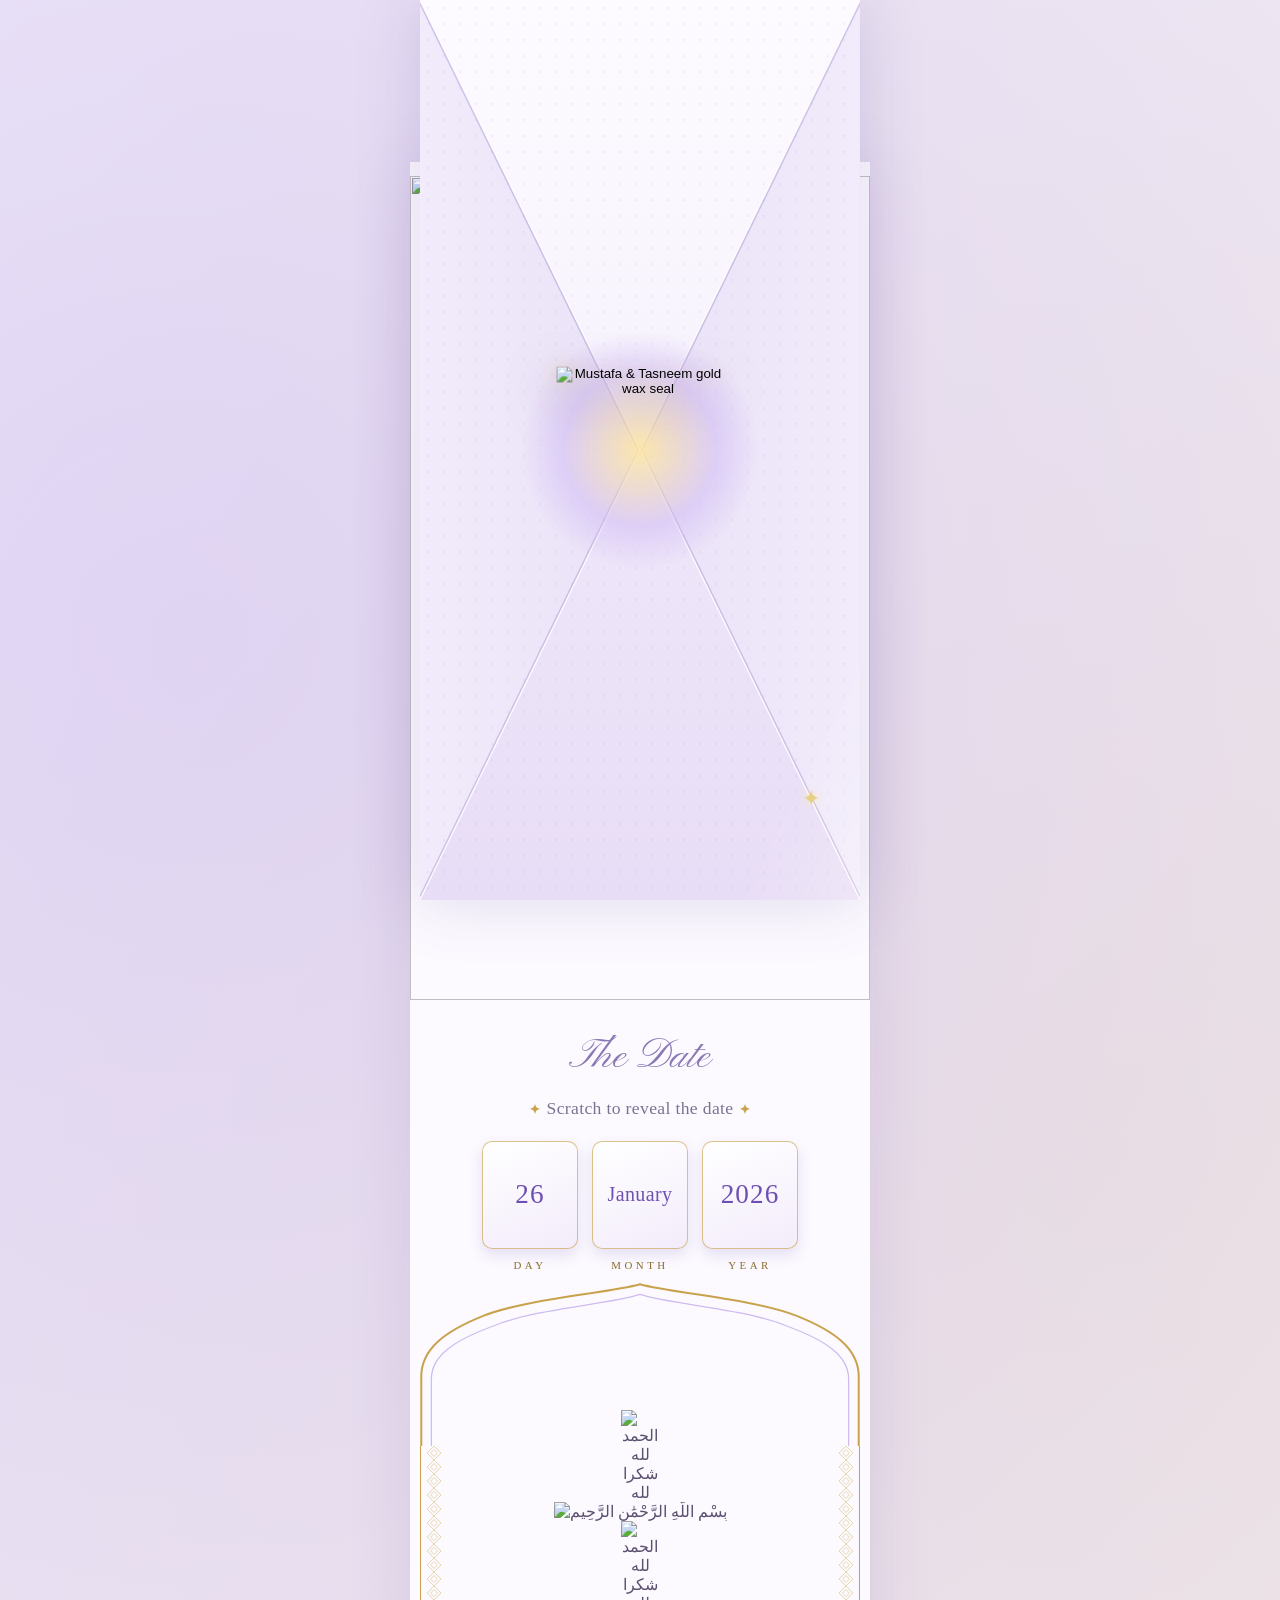
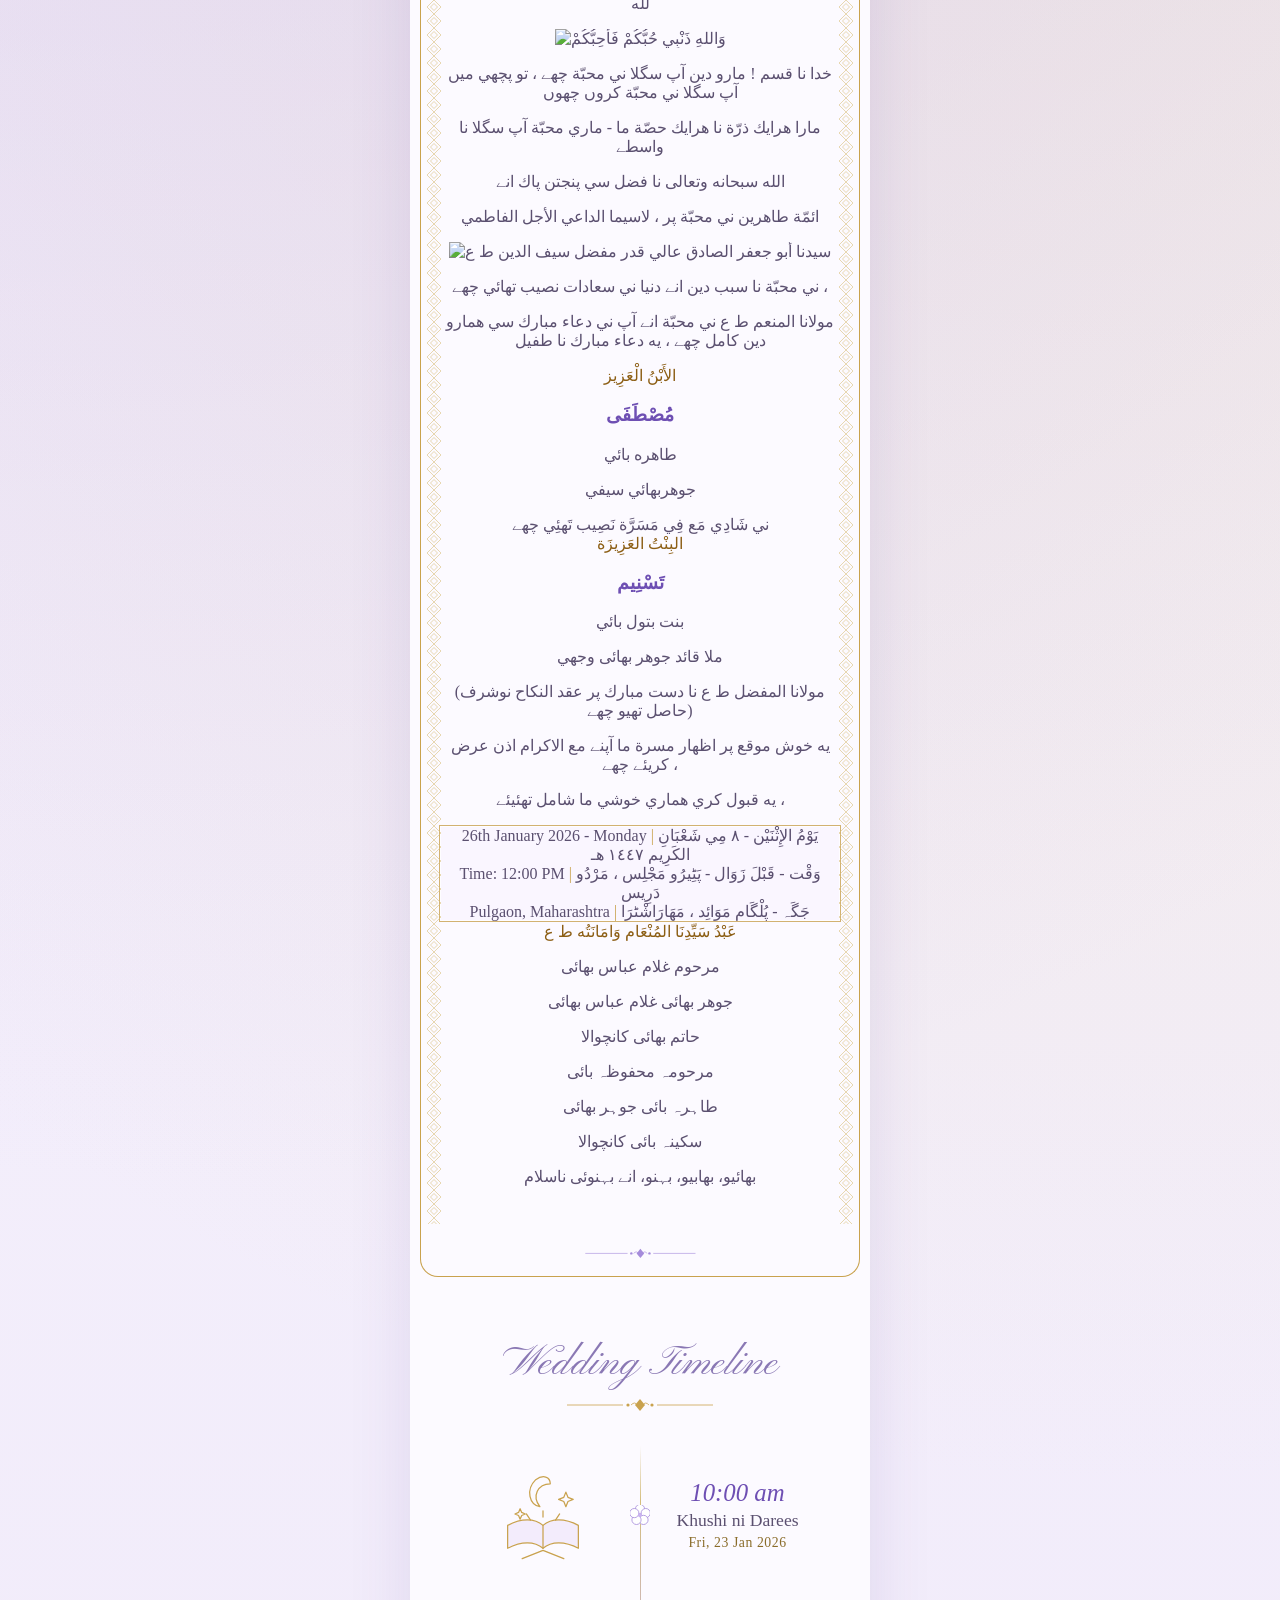
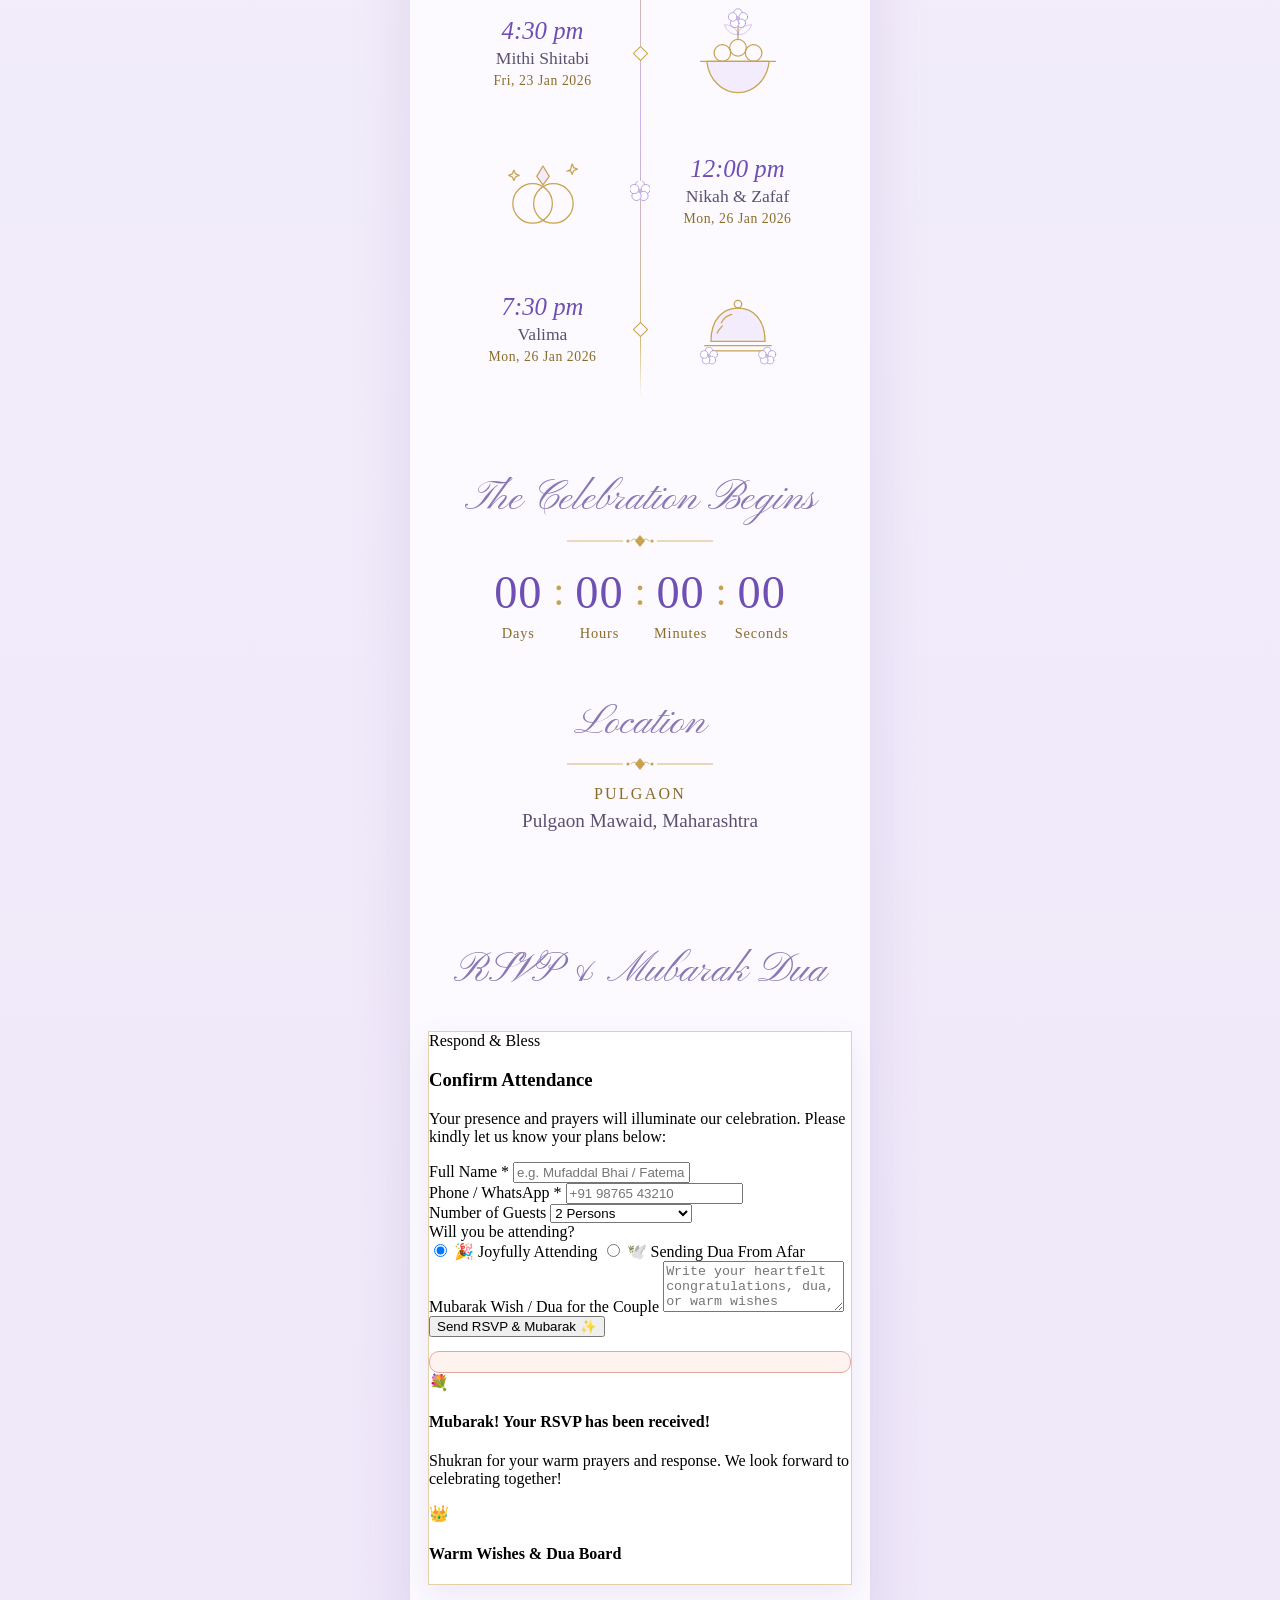
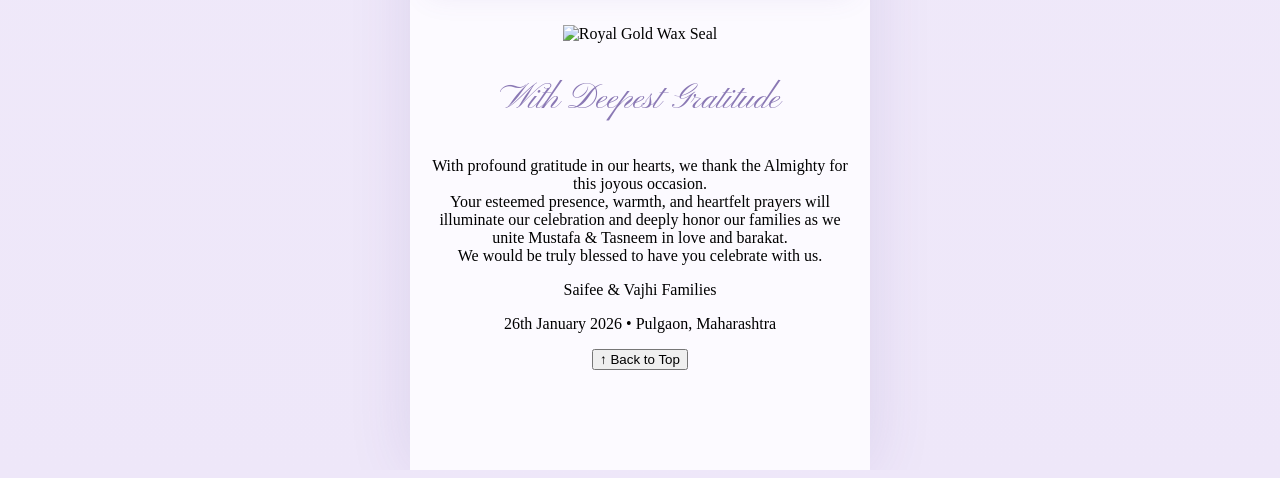
==== index.html @ be44bb85 "feat(lavender-gold): rebuild invitation to follow the reference video; connect RSVP to Google Sheet " ====
<!DOCTYPE html>
<html lang="en">
<head>
  <meta charset="UTF-8" />
  <meta name="viewport" content="width=device-width, initial-scale=1.0, maximum-scale=1.0, user-scalable=no" />
  <title>Mustafa &amp; Tasneem — Wedding Invitation</title>
  <meta name="description" content="Official Wedding Invitation of Mustafa &amp; Tasneem. An interactive Dawoodi Bohra storytelling wedding experience in royal lavender and gold." />
  
  <!-- Favicon & Fonts -->
  <link rel="preconnect" href="https://fonts.googleapis.com">
  <link rel="preconnect" href="https://fonts.gstatic.com" crossorigin>
  <link href="https://fonts.googleapis.com/css2?family=Amiri:ital,wght@0,400;0,700;1,400&family=Cinzel+Decorative:wght@400;700;900&family=Cormorant+Garamond:ital,wght@0,400;0,500;0,600;0,700;1,400;1,600&family=Great+Vibes&family=Pinyon+Script&family=Montserrat:wght@300;400;500;600;700&display=swap" rel="stylesheet">

  <link rel="stylesheet" href="styles.css" />
  <link rel="stylesheet" href="lavender.css" />
</head>
<body>
  <!-- Ambient Wedding Audio Player -->
  <audio id="bg-audio" loop preload="auto">
    <source src="assets/music.mp3" type="audio/mp3">
  </audio>

  <!-- Music control: equalizer bars only. They move while music plays and freeze when paused. -->
  <button id="vx-music" class="vx-music" type="button" aria-label="Play music" aria-pressed="false">
    <span class="vx-eq" aria-hidden="true"><i></i><i></i><i></i><i></i></span>
  </button>

  <!-- Steady Ambient Canvas for Floating Lavender Petals, Bokeh Orbs & Golden Stardust -->
  <canvas id="petal-canvas"></canvas>

  

  <!-- Main Container -->
  <main class="app-viewport">

    <!-- ==============================================
         PROLOGUE: FULLSCREEN ENVELOPE CLOSE-UP SCREEN
         ============================================== -->
    <!-- ==============================================
         PROLOGUE: FULLSCREEN ENVELOPE CLOSE-UP SCREEN
         ============================================== -->
    <section id="envelope-screen" class="env2" aria-label="Wedding invitation envelope">
      <div class="env2-stage" id="env2-stage">
        <!-- what the flaps reveal: golden light fading to lavender -->
        <div class="env2-interior" aria-hidden="true"></div>
        <div class="env2-light" aria-hidden="true"><i class="env2-rays"></i><i class="env2-beam"></i><i class="env2-flare"></i></div>

        <!-- the four folds of the envelope, each with its blind-embossed relief -->
        <div class="env2-panel env2-left" aria-hidden="true"><span class="env2-relief env2-vine"></span></div>
        <div class="env2-panel env2-right" aria-hidden="true"><span class="env2-relief env2-vine env2-vine-r"></span></div>
        <div class="env2-panel env2-bottom" aria-hidden="true"><span class="env2-relief env2-bouquet env2-bouquet-b"></span></div>
        <div class="env2-panel env2-top" aria-hidden="true"><span class="env2-relief env2-bouquet"></span></div>

        <svg class="env2-creases" viewBox="0 0 100 100" preserveAspectRatio="none" aria-hidden="true">
          <path class="c-shadow" d="M0 0.4L50 50.4L100 0.4M0 99.6L50 49.6L100 99.6"/>
          <path class="c-light" d="M0 0L50 50L100 0M0 100L50 50L100 100"/>
        </svg>
        <div class="env2-glints" aria-hidden="true"></div>

        <div class="env2-waves" aria-hidden="true"><i></i><i></i><i></i></div>
        <button id="env2-seal" class="env2-seal" type="button" aria-label="Open the wedding invitation">
          <span class="env2-seal-halo"></span>
          <img src="assets/seal.png" alt="Mustafa &amp; Tasneem gold wax seal" />
        </button>
        <i class="env2-sparkle" aria-hidden="true">&#10022;</i>
        <div class="env2-bloom" aria-hidden="true"></div>
      </div>
    </section>

    

    <!-- ==============================================
         STORYTELLER PARALLAX BOOK INVITATION
         ============================================== -->
    <section id="invitation-screen" class="invitation-screen hidden">

      <!-- CHAPTER I: THE ROYAL PROCESSION & UNION (Living Archway & Walking Couple) -->
      <article class="vx-hero" id="chapter-union" aria-label="Welcome">
        <div class="vx-arch" id="hero-archway-stage">
          <img class="vx-arch-img" src="assets/arch_bg.jpg" alt="" />
          <div class="vx-arch-sweep" aria-hidden="true"></div>
          <div class="vx-arch-logo">
            <div class="vx-logo-ring">
              <img src="assets/rosette_logo.png" alt="Mustafa &amp; Tasneem wedding monogram" />
            </div>
          </div>
          <h1 class="vx-sr">Welcome to the wedding celebration of Mustafa &amp; Tasneem</h1>
          <div class="hero-scroll-cue" aria-hidden="true">Scroll down<span class="chev">&#8964;</span></div>
        </div>
      </article>

            <svg width="0" height="0" style="position:absolute" aria-hidden="true" focusable="false">
        <defs>
          <path id="vx-lf" d="M0 0C7-8 20-8 32 0C20 8 7 8 0 0Z" style="fill:var(--lf,var(--f,#fff));stroke:var(--s,#a58bdb);stroke-width:.8"/>
          <g id="vx-bl" style="fill:var(--f,#fff);stroke:var(--s,#a58bdb);stroke-width:.8"><circle cx="0" cy="-6" r="4.6"/><circle cx="5.7" cy="-1.9" r="4.6"/><circle cx="3.5" cy="4.9" r="4.6"/><circle cx="-3.5" cy="4.9" r="4.6"/><circle cx="-5.7" cy="-1.9" r="4.6"/><circle r="2" style="fill:var(--c,#c9b3f0);stroke:none"/></g>
          <g id="vx-od">
            <path d="M2 7H58M92 7H148" style="fill:none;stroke:currentColor;stroke-width:.8"/>
            <path d="M75 1L80 7L75 13L70 7Z" style="fill:currentColor"/>
            <circle cx="63" cy="7" r="1.6" style="fill:currentColor"/><circle cx="87" cy="7" r="1.6" style="fill:currentColor"/>
            <path d="M66 7Q70 3 72 7M84 7Q80 3 78 7" style="fill:none;stroke:currentColor;stroke-width:.8"/>
          </g>
          <g id="vx-sk"><path d="M0-6C1-2 2-1 6 0C2 1 1 2 0 6C-1 2-2 1-6 0C-2-1-1-2 0-6Z"/></g>
          <pattern id="vx-jali" width="14" height="14" patternUnits="userSpaceOnUse"><path d="M7 0L14 7L7 14L0 7Z M7 3.5L10.5 7L7 10.5L3.5 7Z" fill="none" stroke="#b9a5e4" stroke-width=".7"/></pattern>
        </defs>
      </svg>

      <!-- THE DATE: scratch to reveal -->
      <section class="vx-sec vx-date" id="chapter-date" aria-labelledby="t-date">
        <h2 class="vx-h2 rv" id="t-date">The Date</h2>
        <p class="vx-hint rv"><svg class="vx-spark" width="12" height="12" viewBox="-7 -7 14 14" aria-hidden="true"><use href="#vx-sk"/></svg>Scratch to reveal the date<svg class="vx-spark" width="12" height="12" viewBox="-7 -7 14 14" aria-hidden="true"><use href="#vx-sk"/></svg></p>
        <div class="vx-cards rv">
          <div class="vx-cardcol">
            <div class="vx-card"><div class="vx-face"><span class="vx-val">26</span></div><canvas id="scratch-canvas-1" class="vx-foil" width="192" height="216"></canvas></div>
            <div class="vx-clabel">Day</div>
          </div>
          <div class="vx-cardcol">
            <div class="vx-card"><div class="vx-face"><span class="vx-val vx-val-sm">January</span></div><canvas id="scratch-canvas-2" class="vx-foil" width="192" height="216"></canvas></div>
            <div class="vx-clabel">Month</div>
          </div>
          <div class="vx-cardcol">
            <div class="vx-card"><div class="vx-face"><span class="vx-val">2026</span></div><canvas id="scratch-canvas-3" class="vx-foil" width="192" height="216"></canvas></div>
            <div class="vx-clabel">Year</div>
          </div>
        </div>
        <div class="scratch-progress-bar" id="scratch-progress" hidden></div>
        <p class="vx-sr" id="scratch-hint" aria-live="polite">Scratch all 3 blocks to unveil! (0 of 3 Revealed)</p>
        <div class="vx-saved" id="scratch-revealed-summary">
          <p class="vx-saved-line">Monday, 26th January 2026 &middot; Pulgaon, Maharashtra</p>
          <p class="vx-saved-sub">8 Shaban al-Karim 1447 H</p>
          <button id="add-to-cal-btn" class="vx-pill" type="button">Add to Calendar</button>
        </div>
      </section>

      <!-- INVITATION: arched card holding the full Bohra dawat card -->
      <section class="vx-sec vx-invite" id="chapter-invitation" aria-label="Invitation">
        <div class="vx-archcard rv">
          <svg class="vx-archcap" viewBox="0 0 348 130" preserveAspectRatio="xMidYMax meet" aria-hidden="true">
            <path d="M1 130V74C1 52 20 38 50 26C86 12 150 8 174 1C198 8 262 12 298 26C328 38 347 52 347 74V130" fill="#fcfaff" stroke="#c9a24e" stroke-width="1.6"/>
            <path d="M9 130V76C9 57 28 45 58 34C92 20 150 17 174 9C198 17 256 20 290 34C320 45 339 57 339 76V130" fill="none" stroke="#cdbbf0" stroke-width="1"/>
          </svg>
          <div class="vx-archbody">
<div class="bohra-invitation-stage" id="invitation-card-stage">
          <div class="parchment-body" id="card-parchment-body">
              <!-- Top Ornate Calligraphy Bar -->
              <div class="card-calligraphy-topbar">
                <div class="top-medallion-box left-med">
                  <img src="assets/calligraphy/Asset 7.png" alt="الحمد لله شكرا لله" class="alhamdolillah-medallion-img" />
                </div>
                <div class="top-bismillah-box">
                  <img src="assets/calligraphy/Asset 12.png" alt="بِسْمِ اللَّهِ الرَّحْمَٰنِ الرَّحِيمِ" class="bismillah-card-header-img" />
                </div>
                <div class="top-medallion-box right-med">
                  <img src="assets/calligraphy/Asset 7.png" alt="الحمد لله شكرا لله" class="alhamdolillah-medallion-img" />
                </div>
              </div>

              <!-- Sacred Stanzas & Dawat Mubarak Texts -->
              <div class="dawat-poetry-section">
                <div class="arabic-poetry-callig-wrap">
                  <img src="assets/calligraphy/Asset 10.png" alt="وَاللهِ ذَنْبِي حُبُّكُمْ فَأُحِبُّكُمْ" class="arabic-poetry-callig-img" />
                </div>
                
                <p class="lisan-stanza-line">خدا نا قسم ! مارو دين آپ سگلا ني محبّة چھے ، تو پچهي ميں آپ سگلا ني محبّة كروں چھوں</p>
                <p class="lisan-stanza-line">مارا هرايك ذرّة نا هرايك حصّة ما - ماري محبّة آپ سگلا نا واسطے</p>
                
                <p class="lisan-stanza-line">الله سبحانه وتعالى نا فضل سي پنجتن پاك انے</p>
                <p class="lisan-stanza-line">ائمّة طاهرين ني محبّة پر ، لاسيما الداعي الأجل الفاطمي</p>
                
                <!-- Holy Syedna Mufaddal Saifuddin Calligraphy Block -->
                <div class="syedna-calligraphy-wrap">
                  <img src="assets/calligraphy/Asset 13.png" alt="سيدنا أبو جعفر الصادق عالي قدر مفضل سيف الدين ط ع" class="syedna-calligraphy-img" />
                </div>

                <p class="lisan-stanza-line">ني محبّة نا سبب دين انے دنيا ني سعادات نصيب تھائي چھے ،</p>
                <p class="lisan-stanza-line">مولانا المنعم ط ع ني محبّة انے آپ ني دعاء مبارك سي همارو دين كامل چھے ، يه دعاء مبارك نا طفيل</p>
              </div>

              <!-- Groom & Bride Section (Exact Layout from Uploaded Card) -->
              <div class="bohra-card-couple-grid">
                <!-- Groom Side (Right Column in RTL) -->
                <div class="couple-side-col groom-side">
                  <span class="kinship-label">الأَبْنُ الْعَزِيز</span>
                  <h3 class="thuluth-calligraphy-name">مُصْطَفَى</h3>
                  <div class="family-parent-lines">
                    <p class="parent-line-bold">طاهره بائي</p>
                    <p class="parent-line-sub">جوهربھائي سيفي</p>
                  </div>
                </div>

                <!-- Center Knot & Announcement -->
                <div class="couple-center-knot">
                  <span class="knot-wedding-script">ني شَادِي مَع</span>
                  <span class="knot-sub-script">فِي مَسَرَّة نَصِيب تَھئِي چھے</span>
                </div>

                <!-- Bride Side (Left Column in RTL) -->
                <div class="couple-side-col bride-side">
                  <span class="kinship-label">البِنْتُ العَزِيزَة</span>
                  <h3 class="thuluth-calligraphy-name">تَسْنِيم</h3>
                  <div class="family-parent-lines">
                    <p class="parent-line-bold">بنت بتول بائي</p>
                    <p class="parent-line-sub">ملا قائد جوهر بھائی وجھي</p>
                  </div>
                </div>
              </div>

              <!-- Sacred Raza Mubarak Announcement -->
              <div class="card-raza-ceremony-box">
                <p class="nikah-raza-callout">(مولانا المفضل ط ع نا دست مبارك پر عقد النكاح نوشرف حاصل تھيو چھے)</p>
                <p class="invitation-request-line">يه خوش موقع پر اظهار مسرة ما آپنے مع الاكرام اذن عرض كريئے چھے ،</p>
                <p class="invitation-request-line">يه قبول كري هماري خوشي ما شامل تھئیئے ،</p>
              </div>

              <!-- Golden Event Details Box -->
              <div class="card-event-details-box">
                <div class="event-details-inner">
                  <div class="event-detail-row">
                    <span class="event-detail-eng">26th January 2026 - Monday</span>
                    <span class="event-detail-sep">|</span>
                    <span class="event-detail-arabic">يَوْمُ الإِثْنَيْن - ۸ مِي شَعْبَانِ الكَرِيم ١٤٤٧ هـ</span>
                  </div>
                  <div class="event-detail-row">
                    <span class="event-detail-eng">Time: 12:00 PM</span>
                    <span class="event-detail-sep">|</span>
                    <span class="event-detail-arabic">وَقْت - قَبْلَ زَوَال - پَٹِيرُو مَجْلِس ، مَرْدُو دَرِيس</span>
                  </div>
                  <div class="event-detail-row">
                    <span class="event-detail-eng">Pulgaon, Maharashtra</span>
                    <span class="event-detail-sep">|</span>
                    <span class="event-detail-arabic">جَگَہ - پُلْگَام مَوَائِد ، مَهَارَاشْٹرَا</span>
                  </div>
                </div>
              </div>

              <!-- Family Signatures Section -->
              <div class="card-family-signatures-wrap">
                <span class="dawat-ubaid-title">عَبْدُ سَيِّدِنَا المُنْعَام وَامَانَتُه ط ع</span>
                
                <div class="family-signatures-columns">
                  <div class="signature-col right-sign-col">
                    <p class="sign-name">مرحوم غلام عباس بھائی</p>
                    <p class="sign-name">جوهر بھائی غلام عباس بھائی</p>
                    <p class="sign-name">حاتم بھائی کانچوالا</p>
                  </div>

                  <div class="signature-col left-sign-col">
                    <p class="sign-name">مرحومہ محفوظہ بائی</p>
                    <p class="sign-name">طاہرہ بائی جوہر بھائی</p>
                    <p class="sign-name">سکینہ بائی کانچوالا</p>
                  </div>
                </div>

                <p class="final-salutations">بھائیو، بھابیو، بہنو، انے بہنوئی ناسلام</p>
              </div>
            </div>
          </div>
                </div>
          <div class="vx-archfoot" aria-hidden="true">
            <svg viewBox="0 0 348 60" preserveAspectRatio="xMidYMid meet"><use href="#vx-od" transform="translate(99 24)" style="color:#a58bdb"/></svg>
          </div>
        </div>
      </section>


      

            <!-- WEDDING TIMELINE -->
      <section class="vx-sec vx-tl-sec" id="chapter-rusumat" aria-labelledby="t-tl">
        <h2 class="vx-h2 rv" id="t-tl">Wedding Timeline</h2>
        <svg class="vx-orn" viewBox="0 0 150 14" aria-hidden="true"><use href="#vx-od"/></svg>
        <div class="vx-tl">
          <div class="vx-tl-line"></div>

          <div class="vx-tl-row rv">
            <div class="vx-tl-ico"><svg class="vx-ico" viewBox="0 0 100 100" aria-hidden="true"><path d="M16 60C29 53 42 53 50 60C58 53 71 53 84 60V82C71 75 58 75 50 82C42 75 29 75 16 82Z" style="fill:#efe7fb;fill-opacity:.7"/><path d="M50 60V82M30 92L50 84L70 92"/><path d="M57 20C45 20 39 32 47 42C37 40 33 26 43 16C50 11 57 13 57 20Z"/><path d="M72 28l2 5 5 2-5 2-2 5-2-5-5-2 5-2z"/><path d="M28 44l1.5 3.5 3.5 1.5-3.5 1.5L28 54l-1.5-3.5L23 49l3.5-1.5z"/><path d="M50 52V46M38 55L34 49M62 55L66 49"/></svg></div>
            <div class="vx-tl-node vx-f"><svg viewBox="-10 -10 20 20" width="20" height="20" aria-hidden="true"><use href="#vx-bl" style="--f:#fff;--s:#a58bdb"/></svg></div>
            <div class="vx-tl-txt"><div class="vx-tl-time">10:00 am</div><div class="vx-tl-what">Khushi ni Darees</div><div class="vx-tl-date">Fri, 23 Jan 2026</div></div>
          </div>

          <div class="vx-tl-row rv">
            <div class="vx-tl-txt"><div class="vx-tl-time">4:30 pm</div><div class="vx-tl-what">Mithi Shitabi</div><div class="vx-tl-date">Fri, 23 Jan 2026</div></div>
            <div class="vx-tl-node"></div>
            <div class="vx-tl-ico"><svg class="vx-ico" viewBox="0 0 100 100" aria-hidden="true"><path d="M20 58H80C78 76 65 88 50 88C35 88 22 76 20 58Z" style="fill:#efe7fb;fill-opacity:.7"/><path d="M14 58H86"/><circle cx="35" cy="50" r="8"/><circle cx="50" cy="45" r="8"/><circle cx="65" cy="50" r="8"/><path d="M50 37V24"/><use href="#vx-bl" transform="translate(50 17) scale(.9)" style="--f:#fff;--s:#a58bdb"/><use href="#vx-lf" transform="translate(50 32) rotate(-145) scale(.5)" style="--lf:none;--s:#a58bdb"/><use href="#vx-lf" transform="translate(50 32) rotate(-35) scale(.5)" style="--lf:none;--s:#a58bdb"/></svg></div>
          </div>

          <div class="vx-tl-row rv">
            <div class="vx-tl-ico"><svg class="vx-ico" viewBox="0 0 100 100" aria-hidden="true"><circle cx="40" cy="62" r="19"/><circle cx="60" cy="62" r="19"/><path d="M44 36l6-10 6 10-6 8z" style="fill:#efe7fb;fill-opacity:.8"/><path d="M22 30l1.5 3.5 3.5 1.5-3.5 1.5L22 40l-1.5-3.5L17 35l3.5-1.5z"/><path d="M78 24l1.5 3.5 3.5 1.5-3.5 1.5L78 34l-1.5-3.5L73 31l3.5-1.5z"/></svg></div>
            <div class="vx-tl-node vx-f"><svg viewBox="-10 -10 20 20" width="20" height="20" aria-hidden="true"><use href="#vx-bl" style="--f:#fff;--s:#a58bdb"/></svg></div>
            <div class="vx-tl-txt"><div class="vx-tl-time">12:00 pm</div><div class="vx-tl-what">Nikah &amp; Zafaf</div><div class="vx-tl-date">Mon, 26 Jan 2026</div></div>
          </div>

          <div class="vx-tl-row rv">
            <div class="vx-tl-txt"><div class="vx-tl-time">7:30 pm</div><div class="vx-tl-what">Valima</div><div class="vx-tl-date">Mon, 26 Jan 2026</div></div>
            <div class="vx-tl-node"></div>
            <div class="vx-tl-ico"><svg class="vx-ico" viewBox="0 0 100 100" aria-hidden="true"><path d="M24 62C24 40 36 30 50 30C64 30 76 40 76 62Z" style="fill:#efe7fb;fill-opacity:.7"/><circle cx="50" cy="26" r="3.6"/><path d="M18 66H82M22 71H78"/><path d="M34 44C36 40 40 37 44 36M30 54C31 51 33 49 35 47"/><use href="#vx-bl" transform="translate(22 76) scale(.8)" style="--f:#fff;--s:#a58bdb"/><use href="#vx-bl" transform="translate(78 76) scale(.8)" style="--f:#fff;--s:#a58bdb"/></svg></div>
          </div>
        </div>
      </section>

      <!-- THE CELEBRATION BEGINS -->
      <section class="vx-sec vx-cd-sec" id="chapter-countdown" aria-labelledby="t-cd">
        <h2 class="vx-h2 rv" id="t-cd">The Celebration Begins</h2>
        <svg class="vx-orn" viewBox="0 0 150 14" aria-hidden="true"><use href="#vx-od"/></svg>
        <div class="vx-cd rv" id="countdown-timer" role="timer" aria-label="Time remaining until the wedding">
          <div class="vx-u"><span class="vx-v" id="cd-days">00</span><span class="vx-l">Days</span></div>
          <div class="vx-s" aria-hidden="true">:</div>
          <div class="vx-u"><span class="vx-v" id="cd-hours">00</span><span class="vx-l">Hours</span></div>
          <div class="vx-s" aria-hidden="true">:</div>
          <div class="vx-u"><span class="vx-v" id="cd-minutes">00</span><span class="vx-l">Minutes</span></div>
          <div class="vx-s" aria-hidden="true">:</div>
          <div class="vx-u"><span class="vx-v" id="cd-seconds">00</span><span class="vx-l">Seconds</span></div>
        </div>
      </section>

      <!-- LOCATION -->
      <section class="vx-sec vx-loc" id="chapter-location" aria-labelledby="t-loc">
        <h2 class="vx-h2 rv" id="t-loc">Location</h2>
        <svg class="vx-orn" viewBox="0 0 150 14" aria-hidden="true"><use href="#vx-od"/></svg>
        <p class="vx-venue rv">PULGAON</p>
        <p class="vx-venue2 rv">Pulgaon Mawaid, Maharashtra</p>
      </section>


      <!-- CHAPTER V: RSVP & MUBARAKI DUA -->
      <article class="story-chapter" id="chapter-rsvp">
        <div class="chapter-header">
          <span class="chapter-roman">Chapter V</span>
          <h2 class="chapter-title">RSVP &amp; Mubarak Dua</h2>
          <div class="ornate-separator">
            <span class="sep-line"></span>
            <span class="sep-gem">✦</span>
            <span class="sep-line"></span>
          </div>
        </div>

        <div class="luxury-card-box rsvp-box">
          <span class="section-eyebrow">Respond &amp; Bless</span>
          <h3 class="card-title">Confirm Attendance</h3>
          <p class="rsvp-subtext">Your presence and prayers will illuminate our celebration. Please kindly let us know your plans below:</p>

          <form id="rsvp-form" class="rsvp-form">
            <div class="form-group">
              <label for="guest-name">Full Name *</label>
              <input type="text" id="guest-name" required placeholder="e.g. Mufaddal Bhai / Fatema Ben" />
            </div>

            <div class="form-row">
              <div class="form-group half">
                <label for="guest-phone">Phone / WhatsApp *</label>
                <input type="tel" id="guest-phone" required placeholder="+91 98765 43210" />
              </div>
              <div class="form-group half">
                <label for="guest-count">Number of Guests</label>
                <select id="guest-count">
                  <option value="1">1 Person</option>
                  <option value="2" selected>2 Persons</option>
                  <option value="3">3 Persons</option>
                  <option value="4">4 Persons</option>
                  <option value="5+">Family (5+ Persons)</option>
                </select>
              </div>
            </div>

            <div class="form-group">
              <label>Will you be attending?</label>
              <div class="radio-pill-group">
                <label class="radio-pill">
                  <input type="radio" name="attendance" value="Joyfully Attending" checked />
                  <span>🎉 Joyfully Attending</span>
                </label>
                <label class="radio-pill">
                  <input type="radio" name="attendance" value="Regretfully Cannot" />
                  <span>🕊️ Sending Dua From Afar</span>
                </label>
              </div>
            </div>

            <div class="form-group">
              <label for="guest-message">Mubarak Wish / Dua for the Couple</label>
              <textarea id="guest-message" rows="3" placeholder="Write your heartfelt congratulations, dua, or warm wishes here..."></textarea>
            </div>

            <!-- spam trap: hidden from guests, bots tend to fill it in -->
            <div class="vx-hp" aria-hidden="true"><label>Website <input type="text" name="website" tabindex="-1" autocomplete="off" /></label></div>

            <button type="submit" class="btn-submit-rsvp" id="submit-rsvp-btn">
              <span class="btn-text">Send RSVP &amp; Mubarak</span>
              <span class="btn-sparkle">✨</span>
            </button>
            <p id="rsvp-error" class="rsvp-error hidden" role="alert"></p>
          </form>

          <div id="rsvp-feedback" class="rsvp-feedback hidden">
            <div class="feedback-icon">💐</div>
            <h4>Mubarak! Your RSVP has been received!</h4>
            <p>Shukran for your warm prayers and response. We look forward to celebrating together!</p>
          </div>

          <!-- Live Mubarak & Wishes Wall -->
          <div class="wishes-board" id="wishes-board">
            <div class="wishes-title-bar">
              <span class="wishes-crown">👑</span>
              <h4>Warm Wishes &amp; Dua Board</h4>
            </div>
            <div class="wishes-list" id="wishes-list">
              <!-- Dynamically populated only when real wishes exist -->
            </div>
          </div>
        </div>
      </article>

      <!-- EPILOGUE: IN DIVINE GRATITUDE -->
      <footer class="invite-footer">
        <div class="footer-seal-emblem">
          <img src="assets/seal.png" alt="Royal Gold Wax Seal" class="footer-mini-seal" />
        </div>

        <div class="footer-family-gratitude">
          <h3 class="footer-gratitude-title">With Deepest Gratitude</h3>
          <p class="footer-gratitude-text">
            With profound gratitude in our hearts, we thank the Almighty for this joyous occasion.<br>
            Your esteemed presence, warmth, and heartfelt prayers will illuminate our celebration and deeply honor our families as we unite Mustafa &amp; Tasneem in love and barakat.<br>
            We would be truly blessed to have you celebrate with us.
          </p>
          <div class="footer-family-signatures">
            <p class="family-sign-line">Saifee &amp; Vajhi Families</p>
            <p class="footer-year">26th January 2026 • Pulgaon, Maharashtra</p>
          </div>
        </div>

        <div class="footer-back-to-top">
          <button id="back-to-top-btn" class="back-to-top-link">↑ Back to Top</button>
        </div>
      </footer>

    </section>
  </main>

  <script src="rsvp-config.js"></script>
  <script src="app.js"></script>
  <script src="enhancements.js" defer></script>
  <script src="envelope.js" defer></script>
</body>
</html>
---- lavender.css ----
/* ==========================================================================
   LAVENDER & GOLD — video-replica theme for the Mustafa & Tasneem invitation
   Loaded AFTER styles.css. Order of the page (as in the reference video):
   envelope → arch → The Date → invitation → timeline → countdown → location → RSVP.
   Earlier builds: creations_history/v10_before_video_replica_lavender/
   ========================================================================== */

:root {
  --lv-ink: #5b5070;
  --lv-ink-soft: #7c7192;
  --lv-mauve: #8a78b4;
  --lv-violet: #6e4fb3;
  --lv-deep: #4a3080;
  --lv-lav: #a58bdb;
  --lv-paper: #fcfaff;
  --au: #c9a24e;
  --au-l: #ecd9a0;
  --au-d: #a8842f;
  --au-ink: #8a6c2a;
}

body {
  background-color: #f6f2fc;
  background-image:
    radial-gradient(circle at 14% 12%, rgba(206, 190, 245, 0.55) 0%, transparent 45%),
    radial-gradient(circle at 88% 22%, rgba(236, 222, 190, 0.5) 0%, transparent 45%),
    linear-gradient(180deg, #f8f5fd, #eee7f9);
}

.story-nav, .royal-section-divider, .card-customizer-bar { display: none !important; }
.vx-sr { position: absolute; width: 1px; height: 1px; overflow: hidden; clip: rect(0 0 0 0); white-space: nowrap; }

#invitation-screen {
  width: 100%;
  max-width: 460px;
  margin: 0 auto;
  padding: 0 0 60px;
  background: var(--lv-paper);
  box-shadow: 0 0 60px rgba(90, 60, 150, 0.12);
  position: relative;
  isolation: isolate;                       /* lets the wildlife sit behind the text */
  animation: fadeInStory 1.2s var(--smooth-ease) backwards;   /* no fill: keeps position:fixed children viewport-relative */
}

/* --------------------------------------------------------------------------
   MUSIC — equalizer bars only. Bars move while playing, freeze when paused.
   -------------------------------------------------------------------------- */
.vx-music {
  position: fixed; z-index: 1100; right: max(16px, calc(50% - 214px)); bottom: 22px;
  width: 48px; height: 48px; padding: 0; border-radius: 50%; cursor: pointer;
  border: 2px solid #e6cf8c;
  display: flex; align-items: center; justify-content: center;
  background: linear-gradient(145deg, #c2a9f0, #8a6bd0);
  box-shadow: 0 4px 14px rgba(110, 80, 180, 0.4), inset 0 1px 0 rgba(255, 255, 255, 0.35);
  opacity: 0; pointer-events: none; transform: scale(0.8);
  transition: opacity 0.6s ease, transform 0.6s ease;
}
.vx-music.is-visible { opacity: 1; pointer-events: auto; transform: none; }
.vx-music:focus-visible { outline: 2px solid var(--lv-deep); outline-offset: 3px; }
.vx-eq { display: flex; align-items: flex-end; justify-content: center; gap: 3px; width: 22px; height: 20px; }
.vx-eq i {
  display: block; width: 3.5px; height: 100%; border-radius: 2px; background: #fff;
  transform-origin: 50% 100%;
  animation: vxEq var(--d, 0.8s) ease-in-out infinite alternate;
  animation-play-state: paused;
}
.vx-eq i:nth-child(1) { --d: 0.72s; animation-delay: -0.20s; }
.vx-eq i:nth-child(2) { --d: 0.54s; animation-delay: -0.45s; }
.vx-eq i:nth-child(3) { --d: 0.90s; animation-delay: -0.10s; }
.vx-eq i:nth-child(4) { --d: 0.63s; animation-delay: -0.35s; }
.vx-music.is-playing .vx-eq i { animation-play-state: running; }
@keyframes vxEq { 0% { transform: scaleY(0.22); } 100% { transform: scaleY(1); } }

/* --------------------------------------------------------------------------
   ENVELOPE — built from the video's sequence:
   idle shimmer → seal ignites + glow waves → seal & flaps lift, golden light at the seam
   → light blooms → the arch appears through the glow.
   -------------------------------------------------------------------------- */
html.env-lock, html.env-lock body { overflow: hidden; }
.env2 { position: fixed; inset: 0; z-index: 1000; display: flex; justify-content: center; background: transparent; }
.env2.hidden { display: none; }
.env2-stage { position: relative; width: 100%; max-width: 440px; height: 100%; overflow: hidden; perspective: 1400px; background: #e9dff7; box-shadow: 0 0 60px rgba(90, 60, 150, 0.18); }
.env2-stage.is-opening { pointer-events: none; animation: envStageOut 1.9s ease 5s forwards; }

.env2-interior { position: absolute; inset: 0; background: radial-gradient(circle at 50% 50%, #fff6d6 0%, #f5dc98 20%, #d6bcf2 52%, #a688df 100%); }
.env2-light { position: absolute; inset: 0; opacity: 0; pointer-events: none; }
.env2-rays {
  position: absolute; left: 50%; top: 50%; width: 170%; aspect-ratio: 1; transform: translate(-50%, -50%);
  background: repeating-conic-gradient(from 0deg, rgba(255, 244, 200, 0.55) 0deg 6deg, transparent 6deg 18deg);
  -webkit-mask-image: radial-gradient(circle, #000 0%, transparent 60%); mask-image: radial-gradient(circle, #000 0%, transparent 60%);
  animation: envSpin 30s linear infinite;
}
@keyframes envSpin { to { transform: translate(-50%, -50%) rotate(360deg); } }
.env2-beam { position: absolute; left: 0; right: 0; top: 50%; height: 16px; margin-top: -8px; background: radial-gradient(ellipse at 50% 50%, #fff 0%, rgba(255, 236, 170, 0.85) 35%, transparent 72%); filter: blur(4px); }
.env2-flare { position: absolute; left: 50%; top: 50%; width: 0; height: 0; transform: scale(0.15); }
.env2-flare::before, .env2-flare::after { content: ''; position: absolute; left: 0; top: 0; transform: translate(-50%, -50%); border-radius: 50%; box-shadow: 0 0 22px 8px rgba(255, 238, 170, 0.85); }
.env2-flare::before { width: min(90vw, 380px); height: 4px; background: linear-gradient(90deg, transparent, #fff 45%, #fff 55%, transparent); }
.env2-flare::after  { width: 4px; height: min(60vh, 380px); background: linear-gradient(180deg, transparent, #fff 45%, #fff 55%, transparent); }

/* the four folds */
.env2-panel { position: absolute; inset: 0; pointer-events: none; background-size: 16px 16px, 100% 100%; }
.env2-top    { clip-path: polygon(0 0, 100% 0, 50% 50%);     transform-origin: 50% 0;    background-image: radial-gradient(rgba(150, 120, 210, 0.10) 1px, transparent 1px), linear-gradient(180deg, #fdfbff 0%, #efe8fa 100%); }
.env2-bottom { clip-path: polygon(0 100%, 100% 100%, 50% 50%); transform-origin: 50% 100%; background-image: radial-gradient(rgba(150, 120, 210, 0.10) 1px, transparent 1px), linear-gradient(0deg, #e8ddf6 0%, #f6f1fd 100%); }
.env2-left   { clip-path: polygon(0 0, 50% 50%, 0 100%);      background-image: radial-gradient(rgba(150, 120, 210, 0.10) 1px, transparent 1px), linear-gradient(90deg, #f1ebfb 0%, #e3d8f3 100%); }
.env2-right  { clip-path: polygon(100% 0, 50% 50%, 100% 100%); background-image: radial-gradient(rgba(150, 120, 210, 0.10) 1px, transparent 1px), linear-gradient(270deg, #f1ebfb 0%, #e3d8f3 100%); }

.env2-relief { position: absolute; background-repeat: no-repeat; background-size: contain; background-position: center; pointer-events: none; filter: drop-shadow(0 4px 8px rgba(70, 50, 110, 0.16)); }
.env2-bouquet   { left: 50%; top: 2.5%; width: 84%; height: 27%; transform: translateX(-50%); background-image: url('assets/embossed_bouquet.png'); }
.env2-bouquet-b { top: auto; bottom: 2.5%; transform: translateX(-50%) rotate(180deg); }
.env2-vine   { left: 1.5%; top: 26%; width: 23%; height: 48%; background-image: url('assets/embossed_vine.png'); background-position: center left; }
.env2-vine-r { left: auto; right: 1.5%; transform: scaleX(-1); }

.env2-creases { position: absolute; inset: 0; width: 100%; height: 100%; pointer-events: none; }
.env2-creases path { fill: none; vector-effect: non-scaling-stroke; }
.env2-creases .c-shadow { stroke: rgba(120, 90, 180, 0.28); stroke-width: 1.4px; }
.env2-creases .c-light  { stroke: rgba(255, 255, 255, 0.95); stroke-width: 1.1px; }

/* golden light gliding over the embossing while idle */
.env2-glints {
  position: absolute; inset: -10%; pointer-events: none; mix-blend-mode: soft-light;
  background: linear-gradient(115deg, transparent 30%, rgba(255, 232, 150, 0) 38%, rgba(255, 236, 160, 0.95) 48%, #fff 52%, rgba(255, 232, 150, 0) 62%, transparent 70%);
  background-size: 250% 100%; background-position: 150% 0;
  animation: envGlint 6s ease-in-out 1.2s infinite;
}
@keyframes envGlint { 0% { background-position: 150% 0; } 45%, 100% { background-position: -60% 0; } }

.env2-sparkle { position: absolute; right: 9%; bottom: 10%; font-style: normal; font-size: 22px; line-height: 1; color: #e8cf86; text-shadow: 0 0 10px rgba(255, 236, 160, 0.9); animation: envSpark 2.8s ease-in-out infinite; pointer-events: none; }
@keyframes envSpark { 0%, 100% { opacity: 0.25; transform: scale(0.7) rotate(0); } 50% { opacity: 1; transform: scale(1.15) rotate(20deg); } }

/* your gold wax seal */
.env2-seal { position: absolute; left: 50%; top: 50%; z-index: 6; width: clamp(128px, 38%, 176px); aspect-ratio: 1; margin: 0; padding: 0; border: 0; background: none; cursor: pointer; transform: translate(-50%, -50%); }
.env2-seal img { position: relative; display: block; width: 100%; height: 100%; object-fit: contain; filter: drop-shadow(0 16px 24px rgba(35, 18, 60, 0.5)) drop-shadow(0 0 8px rgba(226, 196, 110, 0.35)); transition: transform 0.4s ease; }
.env2-seal:hover img { transform: scale(1.05); }
.env2-seal:focus-visible { outline: 2px solid var(--lv-deep); outline-offset: 8px; border-radius: 50%; }
.env2-seal-halo { position: absolute; inset: -22%; border-radius: 50%; pointer-events: none; background: radial-gradient(circle, rgba(255, 232, 160, 0.85) 0%, rgba(206, 184, 245, 0.5) 45%, transparent 70%); animation: envHalo 3s ease-in-out infinite; }
@keyframes envHalo { 0%, 100% { opacity: 0.25; transform: scale(0.9); } 50% { opacity: 0.95; transform: scale(1.15); } }

/* soft glow waves rolling out from the seal on tap */
.env2-waves { position: absolute; left: 50%; top: 50%; width: 0; height: 0; z-index: 5; pointer-events: none; }
.env2-waves i {
  position: absolute; left: 50%; top: 50%; width: 240px; height: 240px; margin: -120px 0 0 -120px; border-radius: 50%; opacity: 0;
  background: radial-gradient(circle, rgba(255, 240, 190, 0) 44%, rgba(236, 214, 150, 0.38) 55%, rgba(255, 252, 236, 0.95) 63%, rgba(190, 160, 240, 0.5) 71%, rgba(190, 160, 240, 0) 80%);
  mix-blend-mode: screen; filter: blur(1.2px);
}
.env2-bloom { position: absolute; inset: 0; opacity: 0; pointer-events: none; background: radial-gradient(circle at 50% 50%, #fffdf4 0%, #fbefc8 30%, #e8dbfb 68%, #d2c0f4 100%); }

/* ----- the opening timeline (seconds after the tap) ----- */
.is-opening .env2-seal img        { animation: envIgnite 1.8s ease forwards; }
.is-opening .env2-seal-halo       { animation: envHaloBurst 2.2s ease forwards; }
.is-opening .env2-seal            { animation: envSealRise 1.8s cubic-bezier(0.55, 0, 0.25, 1) 2s forwards; }
.is-opening .env2-waves i         { animation: envWave 3s cubic-bezier(0.16, 0.7, 0.25, 1) forwards; }
.is-opening .env2-waves i:nth-child(2) { animation-delay: 0.55s; }
.is-opening .env2-waves i:nth-child(3) { animation-delay: 1.1s; }
.is-opening .env2-glints          { animation: envGlint 1.8s ease-in-out 0.1s 1 forwards; }
.is-opening .env2-creases         { animation: envFade 0.5s ease 1.9s forwards; }
.is-opening .env2-light           { animation: envLightIn 1.6s ease 2s forwards; }
.is-opening .env2-flare           { animation: envFlareGrow 2.4s cubic-bezier(0.2, 0.8, 0.2, 1) 2s forwards; }
.is-opening .env2-top             { animation: envFlapTop 2.1s cubic-bezier(0.6, 0.02, 0.25, 1) 2s forwards; }
.is-opening .env2-bottom          { animation: envFlapBottom 2.1s cubic-bezier(0.6, 0.02, 0.25, 1) 2s forwards; }
.is-opening .env2-left            { animation: envSideL 2.4s ease 3s forwards; }
.is-opening .env2-right           { animation: envSideR 2.4s ease 3s forwards; }
.is-opening .env2-bloom           { animation: envBloom 1.5s ease 3.4s forwards; }

@keyframes envIgnite {
  0%   { transform: scale(1); filter: drop-shadow(0 16px 24px rgba(35, 18, 60, 0.5)) drop-shadow(0 0 8px rgba(226, 196, 110, 0.35)); }
  35%  { transform: scale(1.09); filter: drop-shadow(0 0 30px rgba(255, 226, 140, 1)) drop-shadow(0 0 60px rgba(255, 236, 170, 0.9)) brightness(1.18); }
  100% { transform: scale(1.05); filter: drop-shadow(0 0 22px rgba(255, 226, 140, 0.9)) drop-shadow(0 0 40px rgba(255, 236, 170, 0.6)) brightness(1.1); }
}
@keyframes envHaloBurst { 0% { opacity: 0.3; transform: scale(0.9); } 30% { opacity: 1; transform: scale(1.5); } 100% { opacity: 0.7; transform: scale(1.3); } }
@keyframes envSealRise { 0% { transform: translate(-50%, -50%) scale(1); opacity: 1; } 100% { transform: translate(-50%, -190%) scale(0.8); opacity: 0; } }
@keyframes envWave { 0% { transform: scale(0.55); opacity: 0; } 12% { opacity: 1; } 100% { transform: scale(6.4); opacity: 0; } }
@keyframes envFade { from { opacity: 1; } to { opacity: 0; } }
@keyframes envLightIn { from { opacity: 0; } to { opacity: 1; } }
@keyframes envFlareGrow { from { transform: scale(0.15); } to { transform: scale(1.25); } }
@keyframes envFlapTop    { 0% { transform: rotateX(0); opacity: 1; } 70% { transform: rotateX(74deg); opacity: 1; }  100% { transform: rotateX(84deg); opacity: 0; } }
@keyframes envFlapBottom { 0% { transform: rotateX(0); opacity: 1; } 70% { transform: rotateX(-74deg); opacity: 1; } 100% { transform: rotateX(-84deg); opacity: 0; } }
@keyframes envSideL { to { transform: translateX(-7%); opacity: 0; } }
@keyframes envSideR { to { transform: translateX(7%); opacity: 0; } }
@keyframes envBloom { from { opacity: 0; } to { opacity: 1; } }
@keyframes envStageOut { to { opacity: 0; } }

/* --------------------------------------------------------------------------
   ARCH — your lavender rose & gold artwork with only the logo inside
   -------------------------------------------------------------------------- */
.vx-hero { padding: 14px 0 0; margin: 0; background: none; border: 0; box-shadow: none; }
.vx-arch {
  position: relative; overflow: hidden; margin: 0 auto; aspect-ratio: 768 / 1376;
  width: min(100%, 460px, calc((100vh - 20px) * 0.5581));
  width: min(100%, 460px, calc((100svh - 20px) * 0.5581));
}
.vx-arch-img { position: absolute; inset: 0; z-index: -2; display: block; width: 100%; height: 100%; object-fit: cover; }
.vx-arch-logo { position: absolute; left: 0; right: 0; top: 33.5%; display: flex; justify-content: center; }
.vx-logo-ring {
  position: relative; width: 60%; aspect-ratio: 1; border-radius: 50%; overflow: hidden; background: #f7f4ee;
  box-shadow: 0 0 0 2px #d9bc6c, 0 0 0 6px rgba(255, 255, 255, 0.78), 0 0 0 7.5px #c9b2f0, 0 14px 34px rgba(80, 50, 140, 0.3), 0 0 46px rgba(226, 196, 110, 0.35);
}
.vx-logo-ring img { display: block; width: 100%; height: 100%; object-fit: cover; transform: scale(1.12); }
.vx-logo-ring::after {
  content: ''; position: absolute; inset: -60%; pointer-events: none;
  background: linear-gradient(60deg, transparent 40%, rgba(255, 246, 210, 0.3) 47%, rgba(255, 255, 255, 0.75) 50%, rgba(255, 246, 210, 0.3) 53%, transparent 60%);
  transform: translateY(-120%) rotate(25deg); animation: logoSheen 7s ease-in-out 3s infinite;
}
@keyframes logoSheen { 0%, 60% { transform: translateY(-120%) rotate(25deg); } 100% { transform: translateY(120%) rotate(25deg); } }

.hero-scroll-cue { position: absolute; left: 0; right: 0; bottom: 13%; text-align: center; font-family: 'Great Vibes', cursive; font-size: 1.55rem; color: #5b3d8f; text-shadow: 0 0 10px rgba(255, 255, 255, 0.95); pointer-events: none; }
.hero-scroll-cue .chev { display: block; font-family: var(--font-sans); font-size: 1.1rem; line-height: 1; animation: cueBob 1.8s ease-in-out infinite; }
@keyframes cueBob { 0%, 100% { transform: translateY(0); } 50% { transform: translateY(6px); } }

.vx-arch-sweep { position: absolute; inset: -20% -60%; pointer-events: none; mix-blend-mode: screen; opacity: 0; transform: translateX(-70%); background: linear-gradient(105deg, transparent 38%, rgba(255, 240, 200, 0) 42%, rgba(255, 236, 190, 0.7) 50%, rgba(255, 240, 200, 0) 58%, transparent 62%); }

/* reveal choreography — enhancements.js adds .arch-revealed when the envelope has opened */
.arch-revealed .vx-arch-img   { animation: archImgIn 2.4s cubic-bezier(0.16, 0.84, 0.24, 1) backwards; }
.arch-revealed .vx-arch-logo  { animation: logoIn 1.9s cubic-bezier(0.2, 0.9, 0.25, 1) 0.9s backwards; }
.arch-revealed .vx-arch-sweep { animation: archSweep 2.8s ease-in-out 1s 1 both; }
.arch-revealed .hero-scroll-cue { animation: logoIn 1s ease 2.4s backwards; }
@keyframes archImgIn { 0% { opacity: 0; transform: scale(1.08); filter: blur(10px) brightness(1.5); } 60% { opacity: 1; filter: blur(0) brightness(1.1); } 100% { opacity: 1; transform: none; filter: blur(0) brightness(1); } }
@keyframes logoIn { 0% { opacity: 0; transform: scale(0.7); filter: blur(8px); } 100% { opacity: 1; transform: none; filter: blur(0); } }
@keyframes archSweep { 0% { opacity: 1; transform: translateX(-70%); } 85% { opacity: 1; } 100% { opacity: 0; transform: translateX(70%); } }

/* --------------------------------------------------------------------------
   WILDLIFE — a few butterflies and one hummingbird, always behind the text
   -------------------------------------------------------------------------- */
#wildlife-layer { position: fixed; inset: 0; pointer-events: none; z-index: -1; overflow: hidden; }
.critter { position: absolute; left: 0; top: 0; opacity: 0; transition: opacity 1.4s ease; will-change: transform, opacity; filter: drop-shadow(0 3px 4px rgba(60, 30, 90, 0.2)); }
.critter.on { opacity: 0.9; }
.critter svg { display: block; overflow: visible; }
.bf .wl, .bf .wr { transform-box: view-box; transform-origin: 50px 40px; animation: bfFlap var(--flap, 0.28s) ease-in-out infinite alternate; }
@keyframes bfFlap { from { transform: scaleX(1); } to { transform: scaleX(0.16); } }
.hb .hw1, .hb .hw2 { transform-box: view-box; transform-origin: 58px 44px; animation: hbFlap 0.085s ease-in-out infinite alternate; }
.hb .hw2 { animation-delay: -0.04s; }
@keyframes hbFlap { from { transform: rotate(-34deg) scaleY(1); } to { transform: rotate(14deg) scaleY(0.55); } }

/* --------------------------------------------------------------------------
   SECTIONS — shared
   -------------------------------------------------------------------------- */
.vx-sec { position: relative; padding: 60px 22px 34px; text-align: center; color: var(--lv-ink); }
.vx-h2 { margin: 0; font-family: 'Pinyon Script', 'Snell Roundhand', cursive; font-weight: 400; font-size: 2.6rem; line-height: 1.15; color: var(--lv-mauve); }
.vx-orn { display: block; margin: 10px auto 0; width: 150px; height: 14px; color: var(--au); }
.vx-rule { display: block; margin: 22px auto; width: 130px; height: 12px; color: var(--au); }
.vx-spark { fill: var(--au); vertical-align: -1px; margin: 0 6px; }

@supports (animation-timeline: view()) {
  .rv { animation: rv both linear; animation-timeline: view(); animation-range: entry 0% entry 60%; }
  @keyframes rv { from { opacity: 0; transform: translateY(26px); } to { opacity: 1; transform: none; } }
}

.vx-pill {
  display: inline-flex; align-items: center; justify-content: center; min-height: 44px; padding: 0 24px; border-radius: 999px; cursor: pointer; text-decoration: none;
  font-family: var(--font-serif); font-size: 1.05rem; font-weight: 600; letter-spacing: 0.06em; color: #3f2b73;
  border: 1px solid #f0dc9c; background: linear-gradient(145deg, #f3e2a6, #d2ab55); box-shadow: 0 4px 14px rgba(168, 132, 47, 0.3);
}
.vx-pill:hover { filter: brightness(1.05); }
.vx-pill:focus-visible { outline: 2px solid var(--lv-deep); outline-offset: 3px; }

/* --------------------------------------------------------------------------
   THE DATE — lavender & gold foil
   -------------------------------------------------------------------------- */
.vx-date { padding: 34px 22px 12px; }
.vx-hint { margin: 16px 0 0; font-family: var(--font-serif); font-size: 1.1rem; color: var(--lv-ink-soft); letter-spacing: 0.02em; }
.vx-cards { display: flex; justify-content: center; gap: 14px; margin-top: 22px; position: relative; }
.vx-cards, .vx-cards * { -webkit-user-select: none; user-select: none; }
.vx-card { position: relative; width: 96px; height: 108px; }
.vx-face {
  position: absolute; inset: 0; border-radius: 10px; display: flex; align-items: center; justify-content: center;
  background: linear-gradient(160deg, #ffffff, #f3ecfb); color: var(--lv-violet);
  box-shadow: inset 0 0 0 1px rgba(201, 162, 78, 0.65), 0 6px 14px rgba(110, 80, 180, 0.16);
}
.vx-val { font-family: var(--font-serif); font-size: 1.7rem; font-weight: 500; letter-spacing: 0.04em; }
.vx-val-sm { font-size: 1.25rem; letter-spacing: 0.02em; }
.vx-foil { position: absolute; inset: 0; width: 100%; height: 100%; border-radius: 10px; touch-action: none; cursor: crosshair; -webkit-user-drag: none; }
.vx-clabel { margin-top: 10px; font-family: var(--font-serif); font-size: 0.68rem; letter-spacing: 0.32em; color: var(--au-ink); text-transform: uppercase; }

.vx-saved { display: none; margin-top: 20px; }
.vx-saved.visible { display: block; animation: logoIn 0.9s ease both; }
.vx-saved-line { margin: 0; font-family: var(--font-serif); font-size: 1.15rem; color: var(--lv-ink); }
.vx-saved-sub { margin: 4px 0 14px; font-family: var(--font-serif); font-style: italic; font-size: 1rem; color: var(--lv-ink-soft); }

/* --------------------------------------------------------------------------
   INVITATION — arched card (gold outline, lavender inner line) holding the Bohra card
   -------------------------------------------------------------------------- */
.vx-invite { padding: 0 10px 20px; }
.vx-archcard { position: relative; width: 100%; }
.vx-archcap { display: block; width: 100%; height: auto; margin-bottom: -1px; }
.vx-archbody { background: #fcfaff; border-left: 1.6px solid var(--au); border-right: 1.6px solid var(--au); padding: 0 4px 10px; position: relative; }
.vx-archbody::before, .vx-archbody::after {
  content: ''; position: absolute; top: 0; bottom: 0; width: 14px; pointer-events: none; opacity: 0.85;
  background: url("data:image/svg+xml,%3Csvg xmlns='http://www.w3.org/2000/svg' width='14' height='14'%3E%3Cpath d='M7 0L14 7L7 14L0 7Z M7 3.5L10.5 7L7 10.5L3.5 7Z' fill='none' stroke='%23d8bf7a' stroke-width='.7'/%3E%3C/svg%3E") repeat-y;
}
.vx-archbody::before { left: 6px; }
.vx-archbody::after  { right: 6px; }
.vx-archfoot { border: 1.6px solid var(--au); border-top: 0; border-radius: 0 0 18px 18px; background: #fcfaff; padding: 6px 0 0; }
.vx-archfoot svg { display: block; width: 60%; margin: 0 auto; height: auto; }

.bohra-invitation-stage, .parchment-body { background: transparent !important; box-shadow: none !important; border: 0 !important; }
.parchment-body { padding: 8px 14px 12px !important; }

/* Bismillah larger, the two side medallions smaller, the whole row lifted into the arch */
.parchment-body .card-calligraphy-topbar { gap: 6px; margin: -44px 0 16px; position: relative; z-index: 2; align-items: center; }
.parchment-body .top-medallion-box { flex: 0 0 38px; }
.parchment-body .alhamdolillah-medallion-img { max-width: 38px; }
.parchment-body .top-bismillah-box { flex: 1 1 auto; min-width: 0; }
.parchment-body .bismillah-card-header-img { max-width: 100%; width: 100%; }

.lisan-stanza-line, .parent-line-bold, .parent-line-sub, .invitation-request-line, .nikah-raza-callout,
.event-detail-eng, .event-detail-arabic, .sign-name, .final-salutations, .knot-wedding-script, .knot-sub-script { color: var(--lv-ink) !important; }
.kinship-label, .dawat-ubaid-title { color: #8c5e14 !important; }
.thuluth-calligraphy-name { color: var(--lv-violet) !important; background: none !important; -webkit-text-fill-color: currentColor !important; }
.card-event-details-box { background: #faf6ff !important; border: 1.5px solid rgba(201, 162, 78, 0.8) !important; box-shadow: inset 0 0 0 1px rgba(255, 255, 255, 0.8) !important; }
.event-detail-sep { color: var(--au) !important; }

/* --------------------------------------------------------------------------
   WEDDING TIMELINE — zig-zag, gold line icons
   -------------------------------------------------------------------------- */
.vx-tl-sec { padding-top: 44px; }
.vx-tl { position: relative; margin: 34px auto 0; max-width: 360px; }
.vx-tl-line { position: absolute; left: 50%; top: 0; bottom: 0; width: 1px; margin-left: -0.5px; background: linear-gradient(180deg, rgba(201, 162, 78, 0), #d4bd7c 10%, #c9b3ee 50%, #d4bd7c 90%, rgba(201, 162, 78, 0)); }
.vx-tl-row { position: relative; display: grid; grid-template-columns: minmax(0, 1fr) 30px minmax(0, 1fr); align-items: center; min-height: 138px; }
.vx-tl-node { justify-self: center; width: 9px; height: 9px; transform: rotate(45deg); border: 1px solid var(--au); background: var(--lv-paper); }
.vx-tl-node.vx-f { width: 20px; height: 20px; transform: none; border: 0; background: none; }
.vx-tl-txt { padding: 0 6px; text-align: center; }
.vx-tl-time { font-family: var(--font-serif); font-style: italic; font-size: 1.55rem; color: var(--lv-violet); line-height: 1.1; }
.vx-tl-what { margin-top: 4px; font-family: var(--font-serif); font-size: 1.1rem; line-height: 1.25; color: var(--lv-ink); }
.vx-tl-date { margin-top: 3px; font-family: var(--font-serif); font-size: 0.86rem; letter-spacing: 0.04em; color: var(--au-ink); }
.vx-tl-ico { display: flex; justify-content: center; }
.vx-ico { display: block; width: 104px; height: 104px; fill: none; stroke: var(--au); stroke-width: 1.2; stroke-linecap: round; stroke-linejoin: round; }

/* --------------------------------------------------------------------------
   THE CELEBRATION BEGINS
   -------------------------------------------------------------------------- */
.vx-cd-sec { padding: 44px 12px 18px; }
.vx-cd { display: flex; justify-content: center; align-items: flex-start; gap: 4px; margin-top: 22px; color: var(--lv-violet); }
.vx-u { min-width: 62px; display: flex; flex-direction: column; align-items: center; }
.vx-v { font-family: var(--font-serif); font-size: 2.9rem; line-height: 1; font-weight: 500; letter-spacing: 0.02em; font-variant-numeric: lining-nums tabular-nums; }
.vx-l { margin-top: 8px; font-family: var(--font-serif); font-size: 0.9rem; letter-spacing: 0.06em; color: var(--au-ink); }
.vx-s { font-family: var(--font-serif); font-size: 2.5rem; line-height: 1; padding-top: 2px; color: var(--au); }

/* --------------------------------------------------------------------------
   LOCATION
   -------------------------------------------------------------------------- */
.vx-loc { padding: 40px 0 26px; }
.vx-venue { margin: 14px 0 0; font-family: var(--font-serif); font-size: 1rem; letter-spacing: 0.14em; color: var(--au-ink); }
.vx-venue2 { margin: 6px auto 0; max-width: 270px; font-family: var(--font-serif); font-size: 1.2rem; line-height: 1.3; color: var(--lv-ink); }

/* --------------------------------------------------------------------------
   RSVP + FOOTER (your build, kept; gold and lavender)
   -------------------------------------------------------------------------- */
#chapter-rsvp { padding: 50px 18px 20px; }
#chapter-rsvp .chapter-header { text-align: center; margin-bottom: 18px; }
#chapter-rsvp .chapter-roman, #chapter-rsvp .ornate-separator { display: none; }
#chapter-rsvp .chapter-title { font-family: 'Pinyon Script', cursive; font-size: 2.6rem; font-weight: 400; letter-spacing: 0; text-transform: none; color: var(--lv-mauve); background: none; -webkit-text-fill-color: currentColor; }
.luxury-card-box { background: #fff; border: 1px solid rgba(201, 162, 78, 0.5); box-shadow: 0 10px 28px rgba(110, 80, 180, 0.1); }
.vx-hp { position: absolute; left: -9999px; width: 1px; height: 1px; overflow: hidden; }
.rsvp-error { margin: 14px 0 0; padding: 10px 14px; border-radius: 10px; text-align: center; font-family: var(--font-serif); font-size: 1.02rem; line-height: 1.35; color: #8a2c1a; background: #fff3f0; border: 1px solid #e4a99d; }
#submit-rsvp-btn:disabled { opacity: 0.7; cursor: progress; }
.invite-footer { background: none; text-align: center; padding: 20px 22px 40px; }
.footer-gratitude-title { font-family: 'Pinyon Script', cursive !important; font-weight: 400; font-size: 2.2rem; color: var(--lv-mauve) !important; }

@media (prefers-reduced-motion: reduce) {
  #wildlife-layer { display: none; }
  .rv { animation: none; }
  .env2-glints, .env2-sparkle, .env2-seal-halo, .env2-rays, .vx-logo-ring::after, .hero-scroll-cue .chev { animation: none; }
  .arch-revealed .vx-arch-img, .arch-revealed .vx-arch-logo, .arch-revealed .vx-arch-sweep, .arch-revealed .hero-scroll-cue { animation: none; }
}
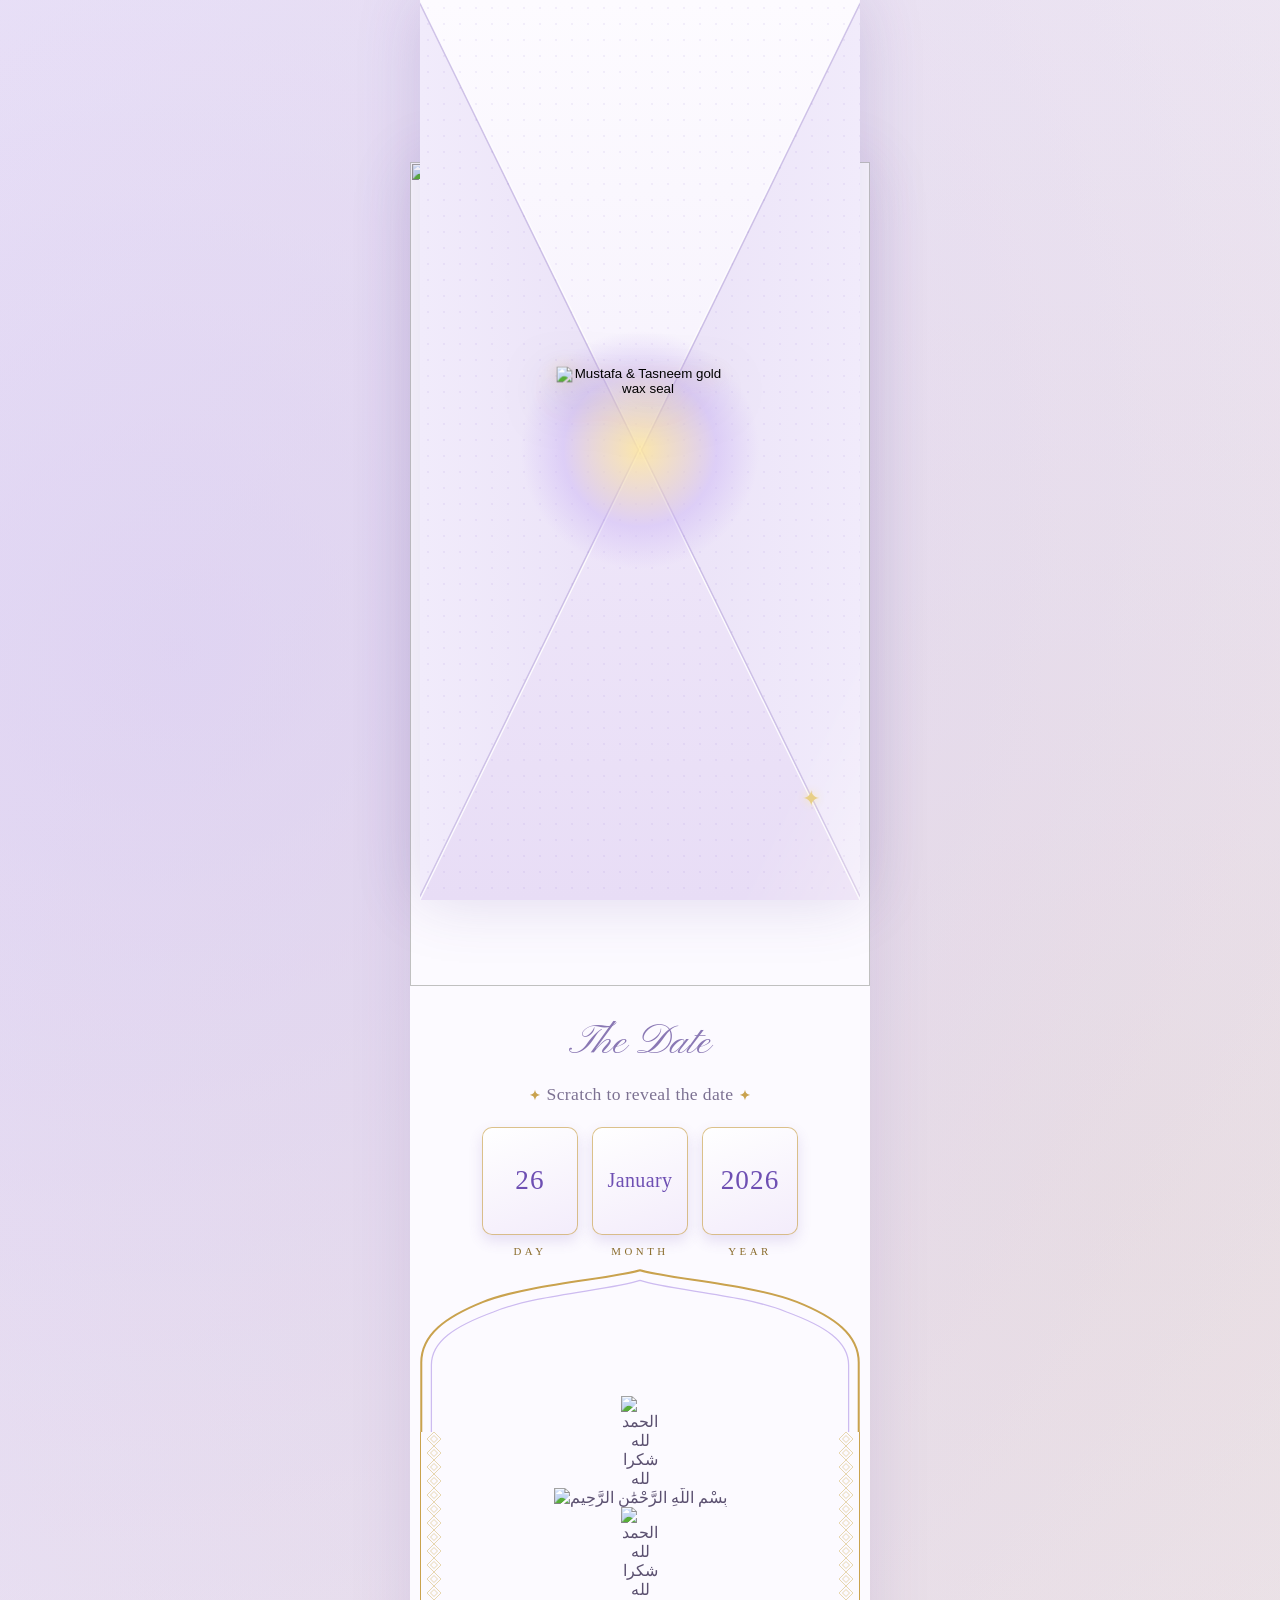
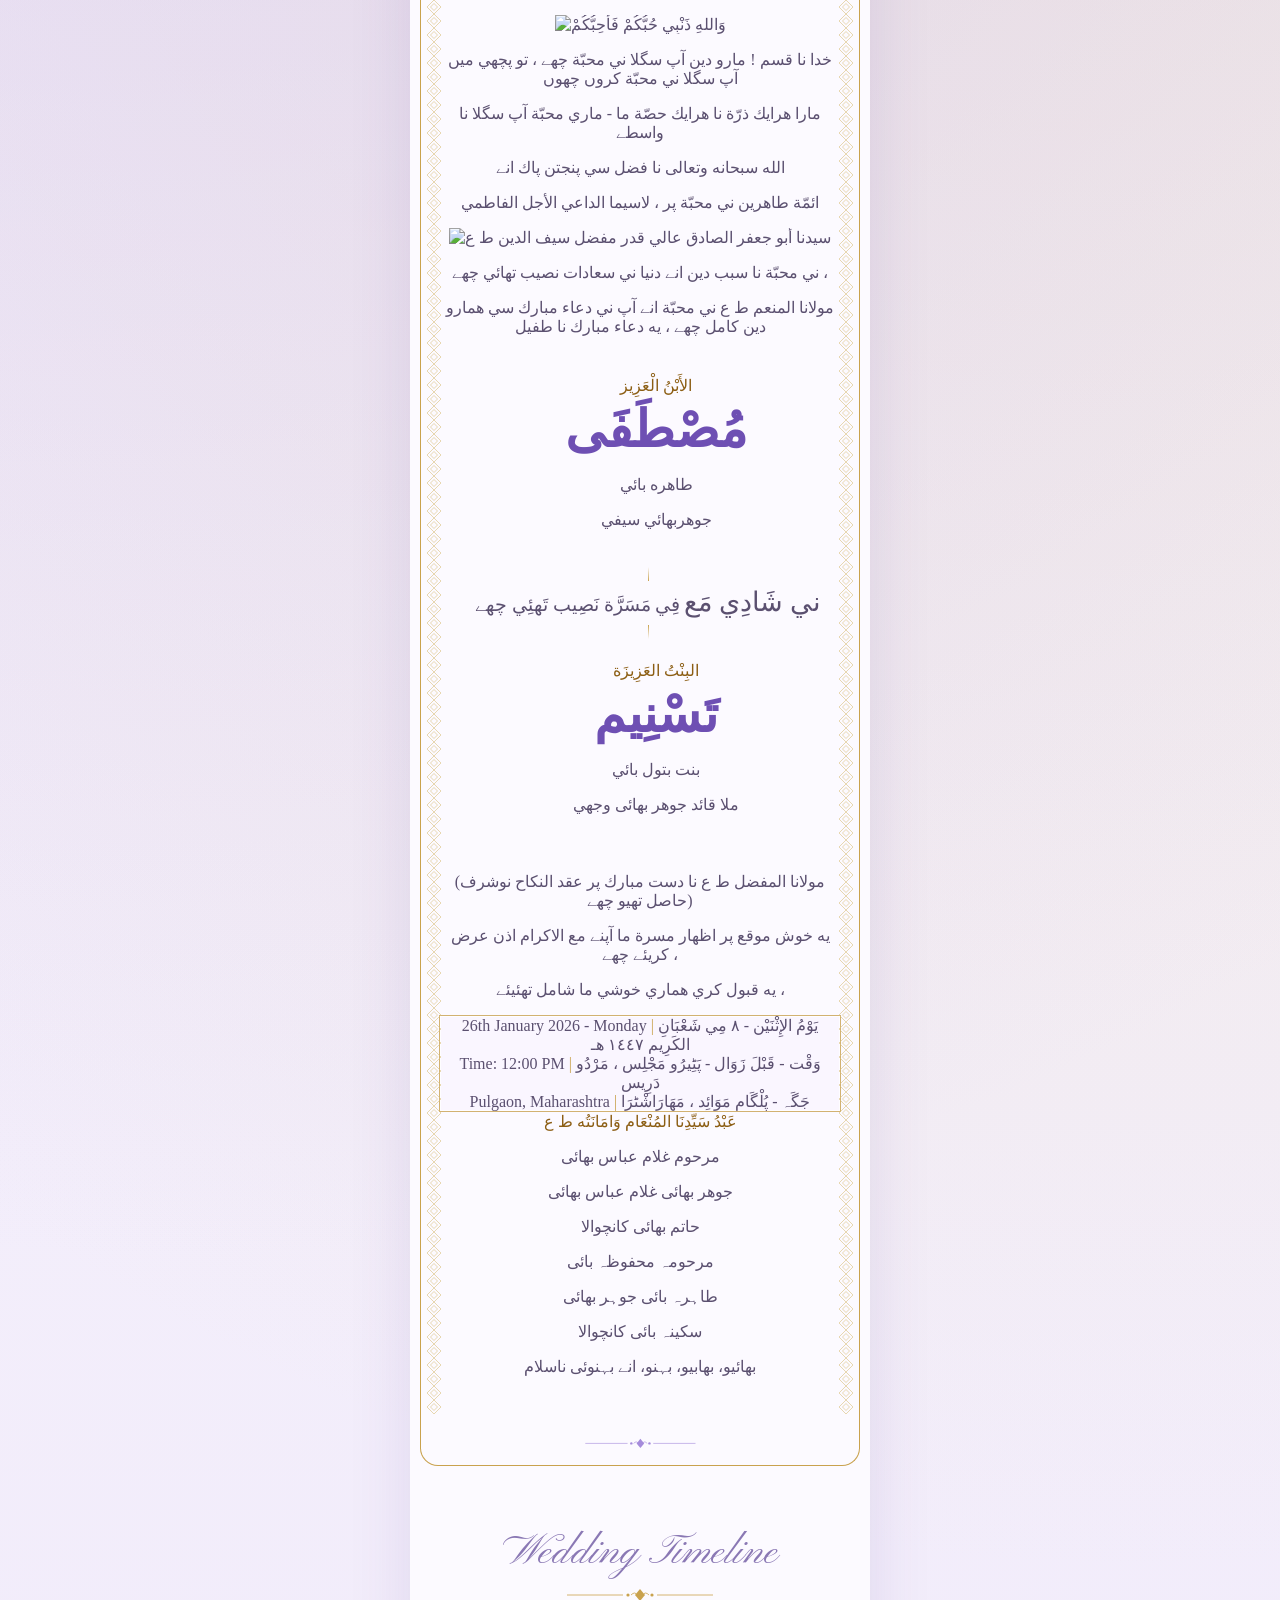
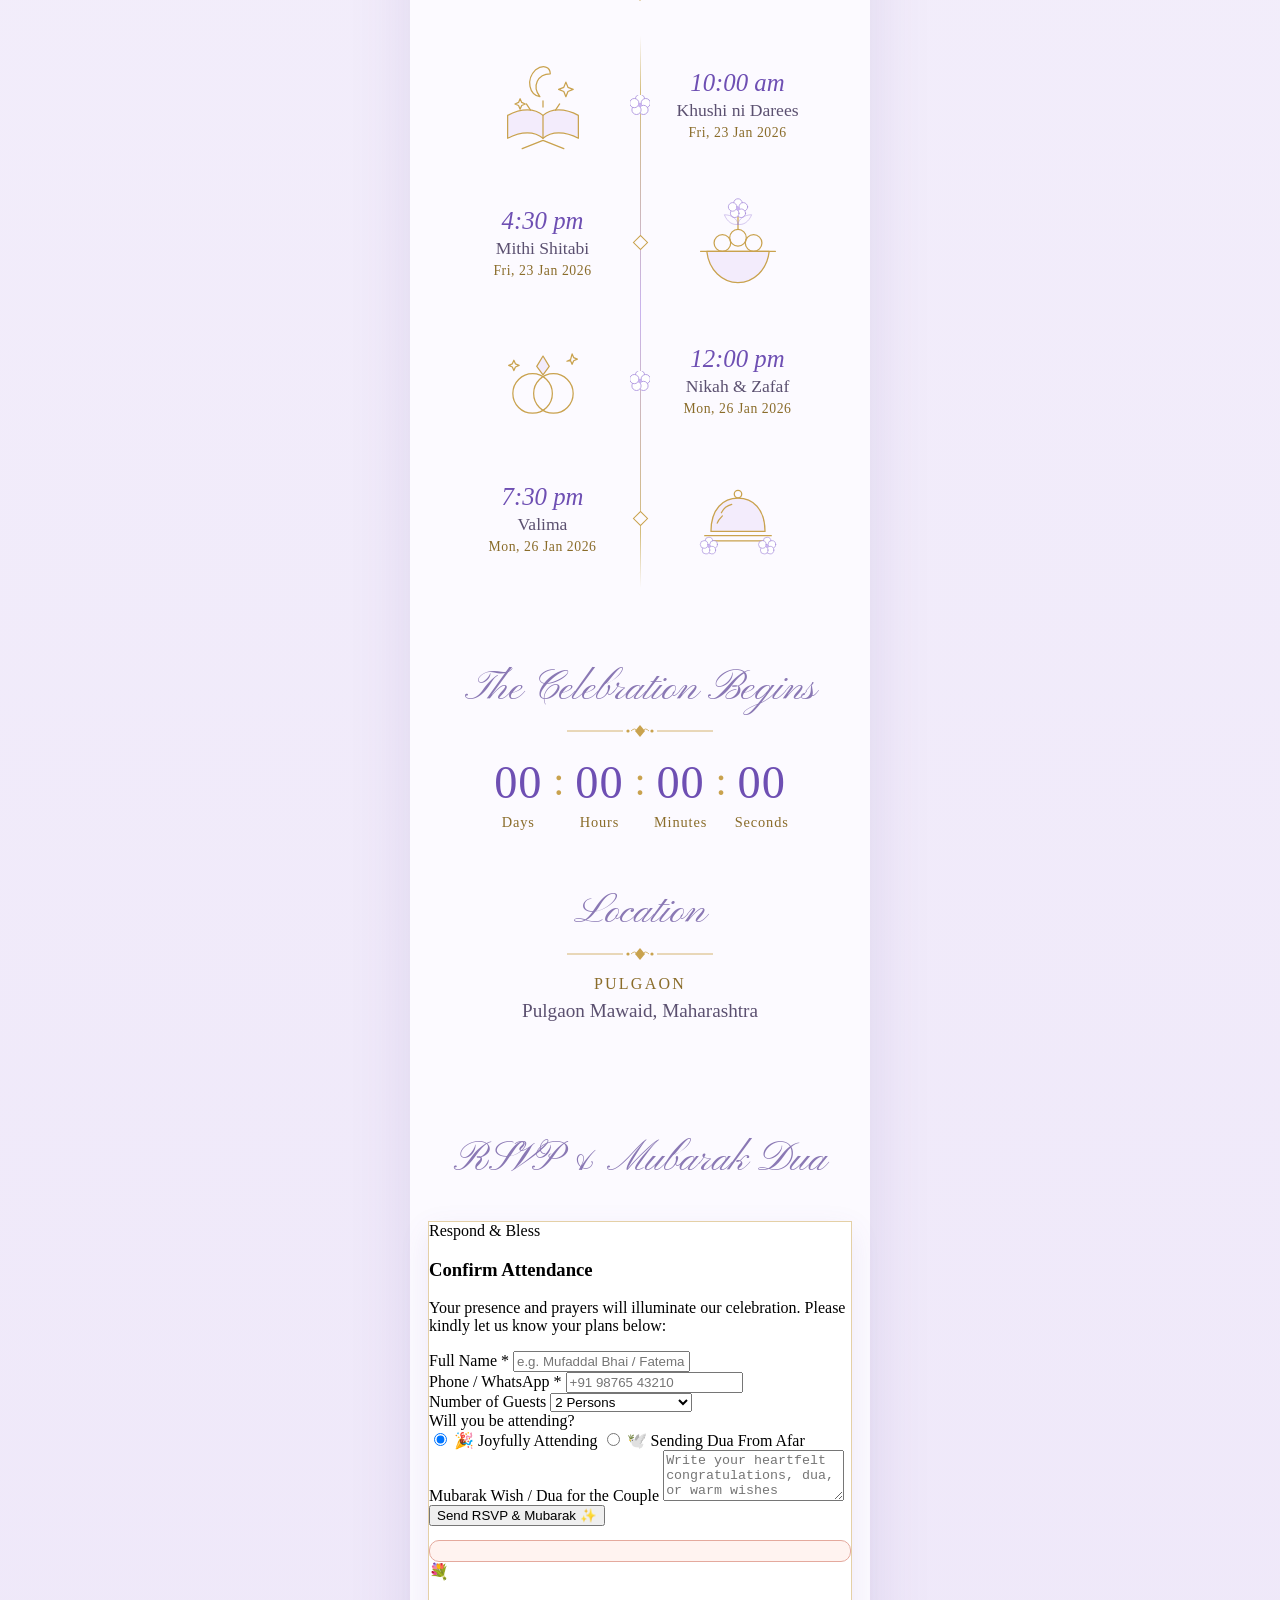
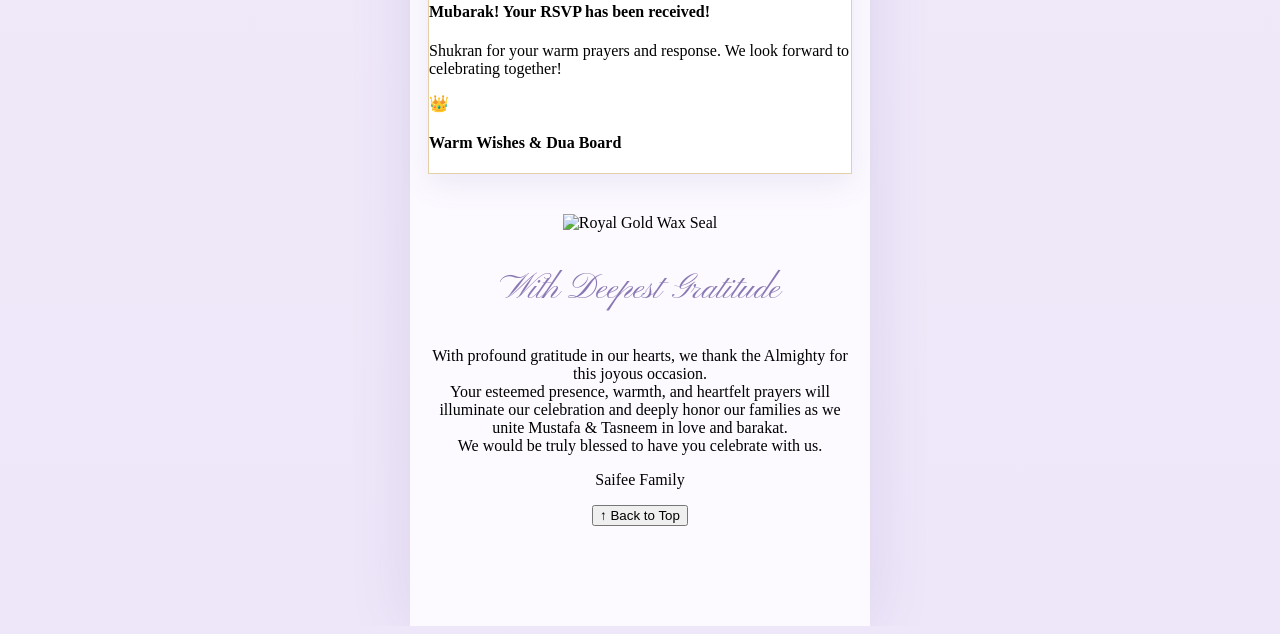
==== commit b5aef795: "fix(arch+wildlife): fill arch background edge-to-edge, flock birds around its roses - The hero arch " ====
--- a/index.html
+++ b/index.html
@@ -423,8 +423,7 @@
             We would be truly blessed to have you celebrate with us.
           </p>
           <div class="footer-family-signatures">
-            <p class="family-sign-line">Saifee &amp; Vajhi Families</p>
-            <p class="footer-year">26th January 2026 • Pulgaon, Maharashtra</p>
+            <p class="family-sign-line">Saifee Family</p>
           </div>
         </div>
 
--- a/lavender.css
+++ b/lavender.css
@@ -182,12 +182,9 @@
 /* --------------------------------------------------------------------------
    ARCH — your lavender rose & gold artwork with only the logo inside
    -------------------------------------------------------------------------- */
-.vx-hero { padding: 14px 0 0; margin: 0; background: none; border: 0; box-shadow: none; }
-.vx-arch {
-  position: relative; overflow: hidden; margin: 0 auto; aspect-ratio: 768 / 1376;
-  width: min(100%, 460px, calc((100vh - 20px) * 0.5581));
-  width: min(100%, 460px, calc((100svh - 20px) * 0.5581));
-}
+.vx-hero { padding: 0; margin: 0; background: none; border: 0; box-shadow: none; }
+/* the artwork always fills the whole column (no paper showing at the sides), at its own 768 x 1376 ratio */
+.vx-arch { position: relative; overflow: hidden; margin: 0 auto; width: 100%; aspect-ratio: 768 / 1376; }
 .vx-arch-img { position: absolute; inset: 0; z-index: -2; display: block; width: 100%; height: 100%; object-fit: cover; }
 .vx-arch-logo { position: absolute; left: 0; right: 0; top: 33.5%; display: flex; justify-content: center; }
 .vx-logo-ring {
@@ -218,9 +215,11 @@
 @keyframes archSweep { 0% { opacity: 1; transform: translateX(-70%); } 85% { opacity: 1; } 100% { opacity: 0; transform: translateX(70%); } }
 
 /* --------------------------------------------------------------------------
-   WILDLIFE — a few butterflies and one hummingbird, always behind the text
+   WILDLIFE — butterflies in the side margins, hummingbirds around the roses of the arch.
+   Both layers sit above the artwork (z -2) and behind all the text and the logo.
    -------------------------------------------------------------------------- */
 #wildlife-layer { position: fixed; inset: 0; pointer-events: none; z-index: -1; overflow: hidden; }
+#flock-layer { position: absolute; inset: 0; pointer-events: none; z-index: -1; overflow: hidden; }
 .critter { position: absolute; left: 0; top: 0; opacity: 0; transition: opacity 1.4s ease; will-change: transform, opacity; filter: drop-shadow(0 3px 4px rgba(60, 30, 90, 0.2)); }
 .critter.on { opacity: 0.9; }
 .critter svg { display: block; overflow: visible; }
@@ -300,6 +299,20 @@
 .parchment-body .alhamdolillah-medallion-img { max-width: 38px; }
 .parchment-body .top-bismillah-box { flex: 1 1 auto; min-width: 0; }
 .parchment-body .bismillah-card-header-img { max-width: 100%; width: 100%; }
+
+/* Couple section: groom, then the centred "in marriage with" line, then bride.
+   The old side-by-side layout squeezed that line into a thin column with one word per row. */
+.parchment-body .bohra-card-couple-grid { flex-direction: column; align-items: stretch; justify-content: flex-start; gap: 6px; margin: 22px 0 24px; }
+.parchment-body .couple-side-col { flex: 0 0 auto; width: 100%; padding: 18px 16px; }
+.parchment-body .thuluth-calligraphy-name { font-size: 3.2rem; margin: 4px 0; }
+.parchment-body .family-parent-lines { margin-top: 2px; }
+.parchment-body .couple-center-knot { width: 100%; padding: 22px 8px; position: relative; text-align: center; }
+.parchment-body .couple-center-knot::before,
+.parchment-body .couple-center-knot::after { content: ''; position: absolute; left: 50%; width: 1px; height: 14px; background: linear-gradient(180deg, rgba(201, 162, 78, 0), var(--au)); }
+.parchment-body .couple-center-knot::before { top: 4px; }
+.parchment-body .couple-center-knot::after  { bottom: 4px; transform: scaleY(-1); }
+.parchment-body .knot-wedding-script { font-size: 1.7rem; line-height: 1.3; }
+.parchment-body .knot-sub-script { font-size: 1.2rem; line-height: 1.5; margin-top: 4px; }
 
 .lisan-stanza-line, .parent-line-bold, .parent-line-sub, .invitation-request-line, .nikah-raza-callout,
 .event-detail-eng, .event-detail-arabic, .sign-name, .final-salutations, .knot-wedding-script, .knot-sub-script { color: var(--lv-ink) !important; }
@@ -356,7 +369,7 @@
 .footer-gratitude-title { font-family: 'Pinyon Script', cursive !important; font-weight: 400; font-size: 2.2rem; color: var(--lv-mauve) !important; }
 
 @media (prefers-reduced-motion: reduce) {
-  #wildlife-layer { display: none; }
+  #wildlife-layer, #flock-layer { display: none; }
   .rv { animation: none; }
   .env2-glints, .env2-sparkle, .env2-seal-halo, .env2-rays, .vx-logo-ring::after, .hero-scroll-cue .chev { animation: none; }
   .arch-revealed .vx-arch-img, .arch-revealed .vx-arch-logo, .arch-revealed .vx-arch-sweep, .arch-revealed .hero-scroll-cue { animation: none; }
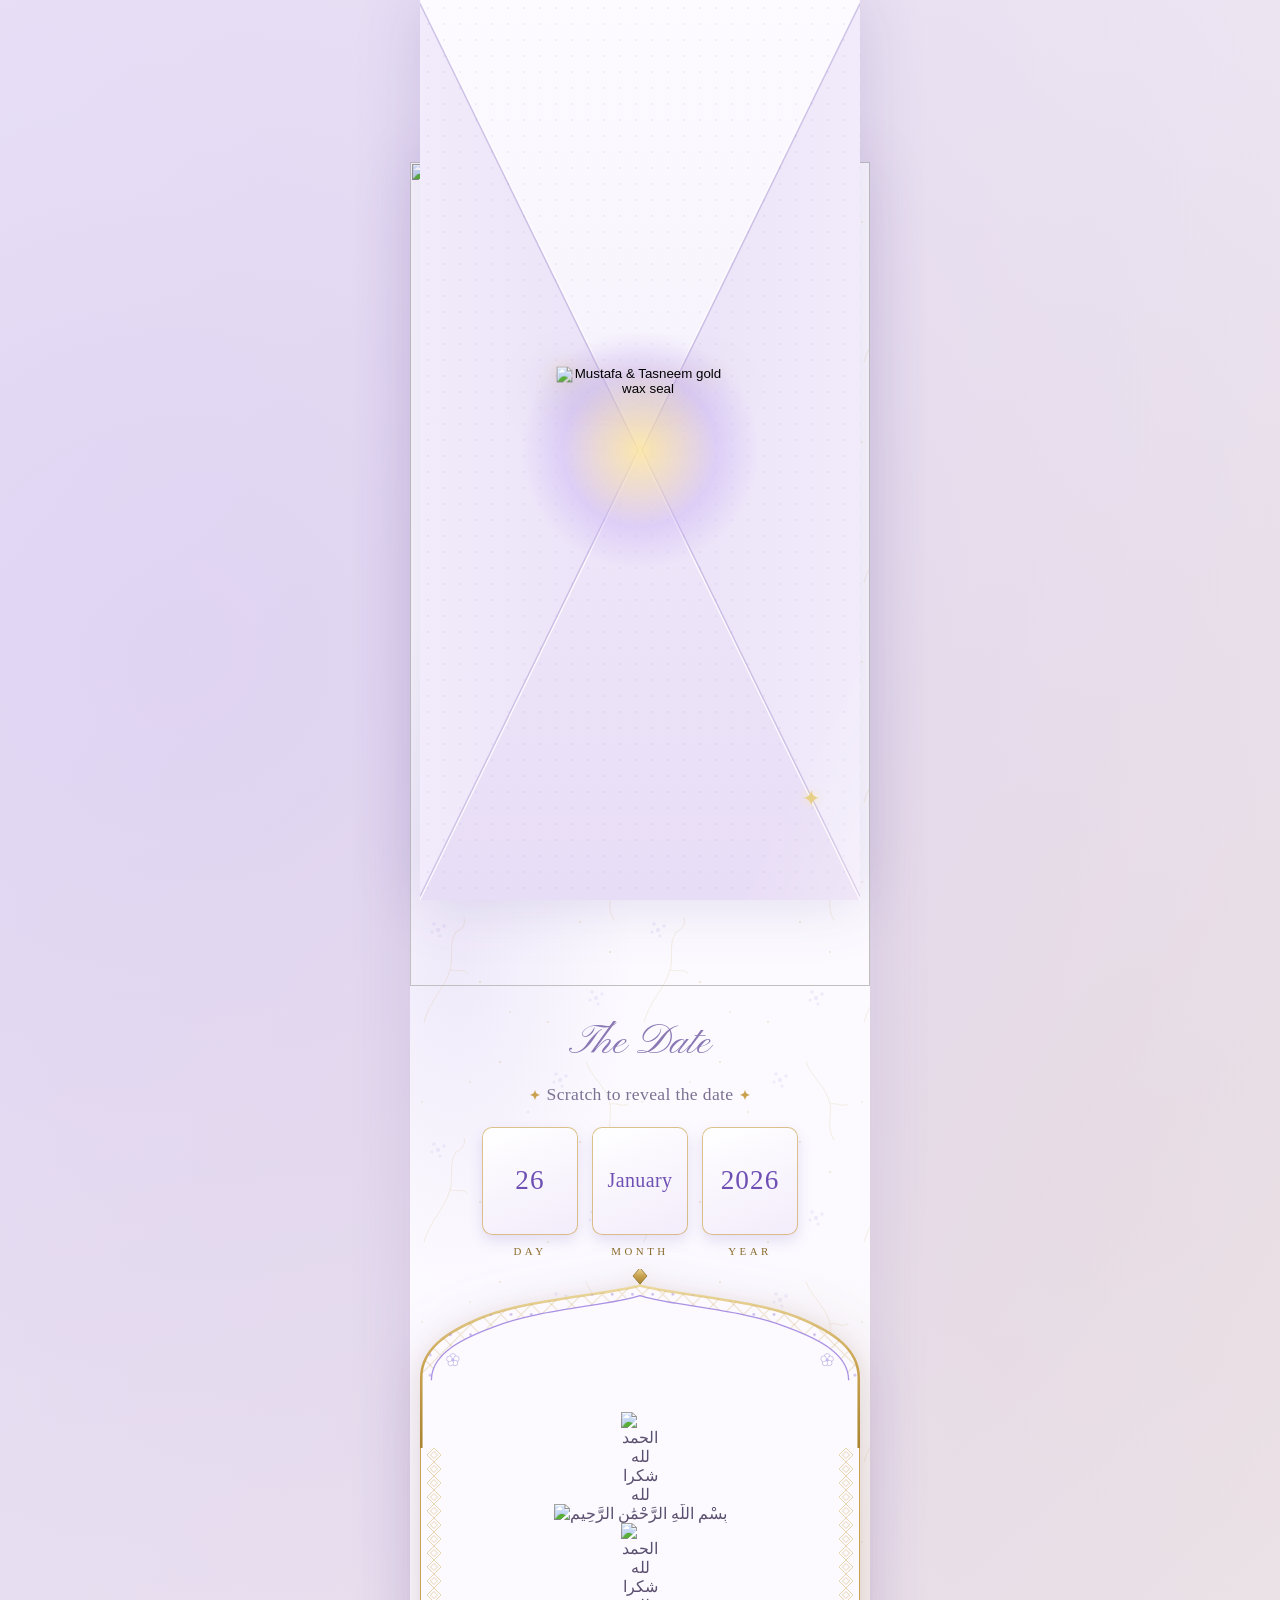
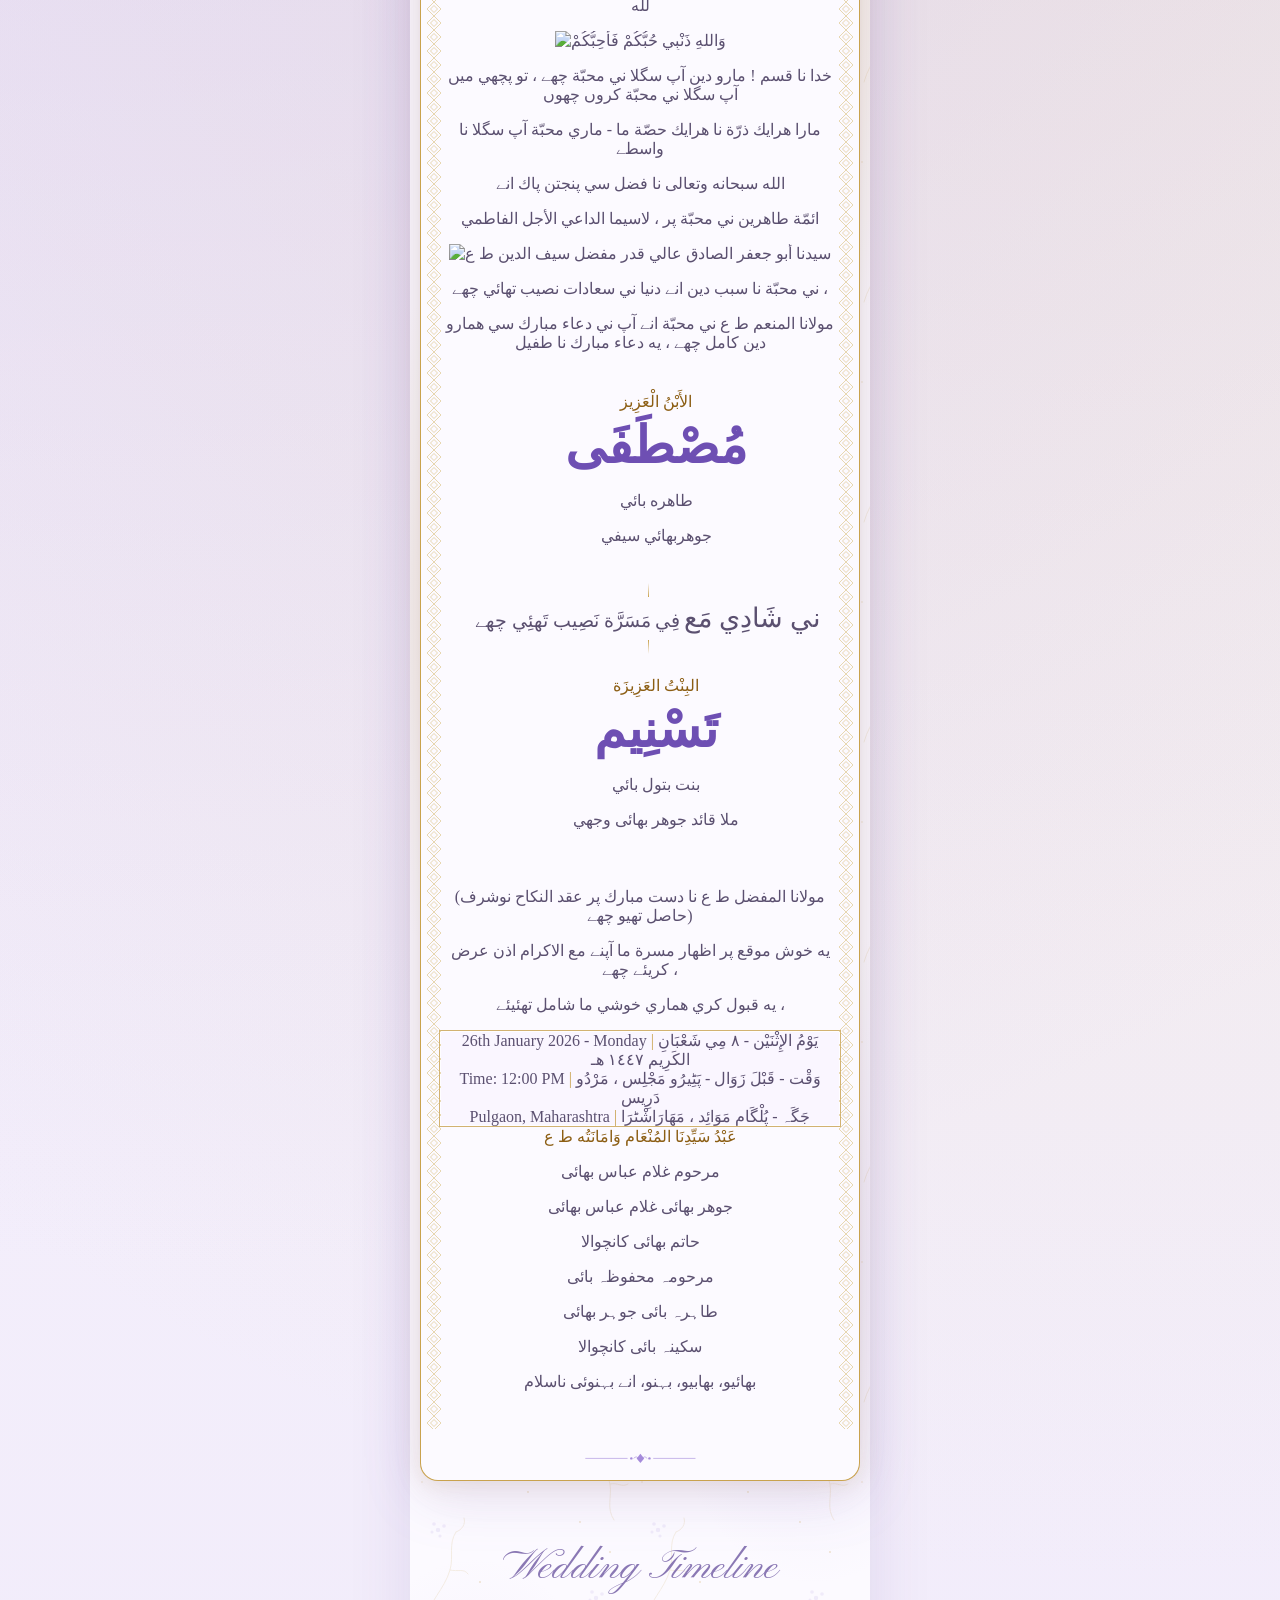
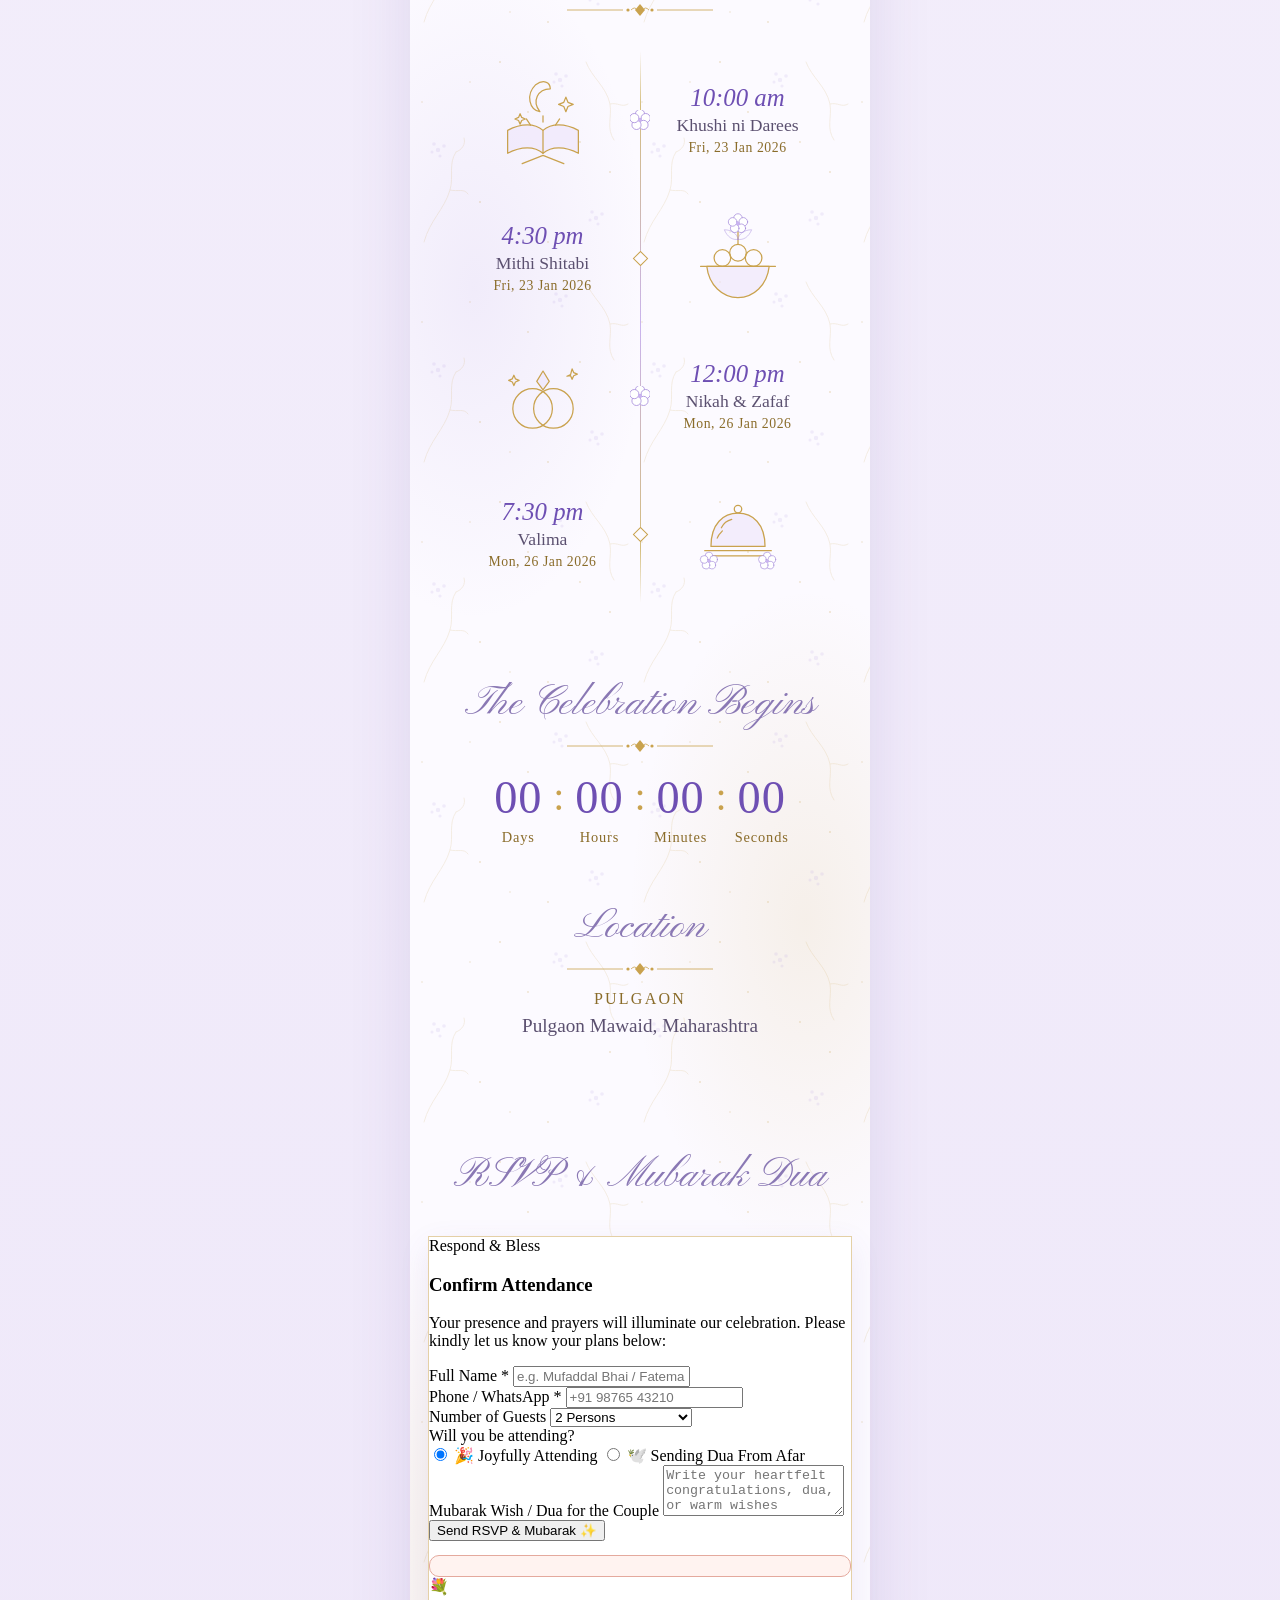
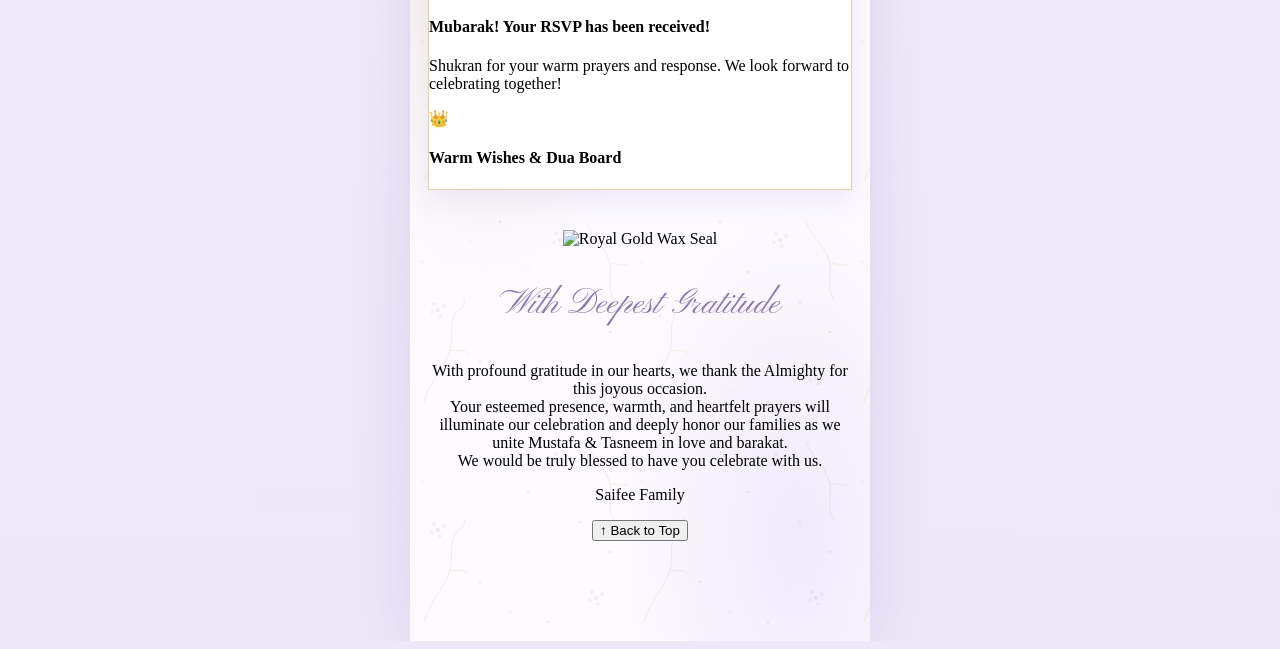
==== commit cf8675d8: "feat(arch+background): richer invitation arch cap, seamless page wash, print design elements - Invit" ====
--- a/index.html
+++ b/index.html
@@ -134,9 +134,27 @@
       <!-- INVITATION: arched card holding the full Bohra dawat card -->
       <section class="vx-sec vx-invite" id="chapter-invitation" aria-label="Invitation">
         <div class="vx-archcard rv">
-          <svg class="vx-archcap" viewBox="0 0 348 130" preserveAspectRatio="xMidYMax meet" aria-hidden="true">
-            <path d="M1 130V74C1 52 20 38 50 26C86 12 150 8 174 1C198 8 262 12 298 26C328 38 347 52 347 74V130" fill="#fcfaff" stroke="#c9a24e" stroke-width="1.6"/>
-            <path d="M9 130V76C9 57 28 45 58 34C92 20 150 17 174 9C198 17 256 20 290 34C320 45 339 57 339 76V130" fill="none" stroke="#cdbbf0" stroke-width="1"/>
+          <svg class="vx-archcap" viewBox="0 -12 348 142" preserveAspectRatio="xMidYMax meet" aria-hidden="true">
+            <defs>
+              <linearGradient id="archGoldEdge" x1="0" y1="0" x2="0" y2="1">
+                <stop offset="0" stop-color="#ecd9a0"/><stop offset="0.5" stop-color="#c9a24e"/><stop offset="1" stop-color="#a8842f"/>
+              </linearGradient>
+              <pattern id="archLattice" width="16" height="16" patternUnits="userSpaceOnUse">
+                <path d="M8 0L16 8L8 16L0 8Z" fill="none" stroke="#c9a24e" stroke-width=".7" opacity=".5"/>
+                <circle cx="8" cy="8" r="1.1" fill="#a58bdb" opacity=".55"/>
+              </pattern>
+            </defs>
+            <!-- card-colour silhouette, gold-gradient outline -->
+            <path d="M1 130V74C1 52 20 38 50 26C86 12 150 8 174 1C198 8 262 12 298 26C328 38 347 52 347 74V130" fill="#fcfaff" stroke="url(#archGoldEdge)" stroke-width="2"/>
+            <!-- lattice-textured shoulder band, like a jali screen -->
+            <path d="M1 74C1 52 20 38 50 26C86 12 150 8 174 1C198 8 262 12 298 26C328 38 347 52 347 74L339 76C339 57 320 45 290 34C256 20 198 17 174 9C150 17 92 20 58 34C28 45 9 57 9 76Z" fill="url(#archLattice)"/>
+            <path d="M9 76C9 57 28 45 58 34C92 20 150 17 174 9C198 17 256 20 290 34C320 45 339 57 339 76" fill="none" stroke="#9d7fe0" stroke-width="1" opacity=".85"/>
+            <!-- peak finial -->
+            <use href="#vx-sk" transform="translate(174,-7) scale(.85)" fill="#c9a24e"/>
+            <path d="M174 -13L179.5 -6.5L174 0L168.5 -6.5Z" fill="url(#archGoldEdge)" stroke="#8a6c2a" stroke-width=".6"/>
+            <!-- springline rosettes tucked into the lattice -->
+            <use href="#vx-bl" transform="translate(26,60) scale(.48)" style="--f:#fff;--s:#a58bdb"/>
+            <use href="#vx-bl" transform="translate(322,60) scale(.48)" style="--f:#fff;--s:#a58bdb"/>
           </svg>
           <div class="vx-archbody">
 <div class="bohra-invitation-stage" id="invitation-card-stage">
--- a/lavender.css
+++ b/lavender.css
@@ -35,7 +35,24 @@
   max-width: 460px;
   margin: 0 auto;
   padding: 0 0 60px;
-  background: var(--lv-paper);
+  background-color: var(--lv-paper);
+  /* a soft watercolor wash + fine gold/lavender texture, so the paper isn't a flat block;
+     card boxes below (archbody, luxury-card-box, ...) keep their own solid backgrounds on top.
+     The wash is ONE continuous gradient sized to the whole column (no-repeat) — tiling it in
+     bands left a visible seam where each tile wrapped, so every bloom lives in this one layer. */
+  background-image:
+    url('assets/paper_texture.svg'),
+    radial-gradient(ellipse 55% 9% at 10% 15%, rgba(165, 139, 219, 0.15), transparent 70%),
+    radial-gradient(ellipse 55% 9% at 90% 27%, rgba(201, 162, 78, 0.13), transparent 70%),
+    radial-gradient(ellipse 55% 9% at 12% 39%, rgba(201, 162, 78, 0.12), transparent 70%),
+    radial-gradient(ellipse 55% 9% at 88% 51%, rgba(165, 139, 219, 0.14), transparent 70%),
+    radial-gradient(ellipse 55% 9% at 14% 63%, rgba(165, 139, 219, 0.13), transparent 70%),
+    radial-gradient(ellipse 55% 9% at 86% 75%, rgba(201, 162, 78, 0.12), transparent 70%),
+    radial-gradient(ellipse 55% 9% at 16% 87%, rgba(201, 162, 78, 0.13), transparent 70%),
+    radial-gradient(ellipse 55% 9% at 84% 98%, rgba(165, 139, 219, 0.14), transparent 70%);
+  background-repeat: repeat, no-repeat, no-repeat, no-repeat, no-repeat, no-repeat, no-repeat, no-repeat, no-repeat;
+  background-size: 220px 220px, 100% 100%, 100% 100%, 100% 100%, 100% 100%, 100% 100%, 100% 100%, 100% 100%, 100% 100%;
+  background-position: 0 0;
   box-shadow: 0 0 60px rgba(90, 60, 150, 0.12);
   position: relative;
   isolation: isolate;                       /* lets the wildlife sit behind the text */
@@ -278,7 +295,10 @@
    INVITATION — arched card (gold outline, lavender inner line) holding the Bohra card
    -------------------------------------------------------------------------- */
 .vx-invite { padding: 0 10px 20px; }
-.vx-archcard { position: relative; width: 100%; }
+.vx-archcard {
+  position: relative; width: 100%;
+  filter: drop-shadow(0 14px 28px rgba(110, 79, 179, 0.16)) drop-shadow(0 3px 10px rgba(201, 162, 78, 0.18));
+}
 .vx-archcap { display: block; width: 100%; height: auto; margin-bottom: -1px; }
 .vx-archbody { background: #fcfaff; border-left: 1.6px solid var(--au); border-right: 1.6px solid var(--au); padding: 0 4px 10px; position: relative; }
 .vx-archbody::before, .vx-archbody::after {
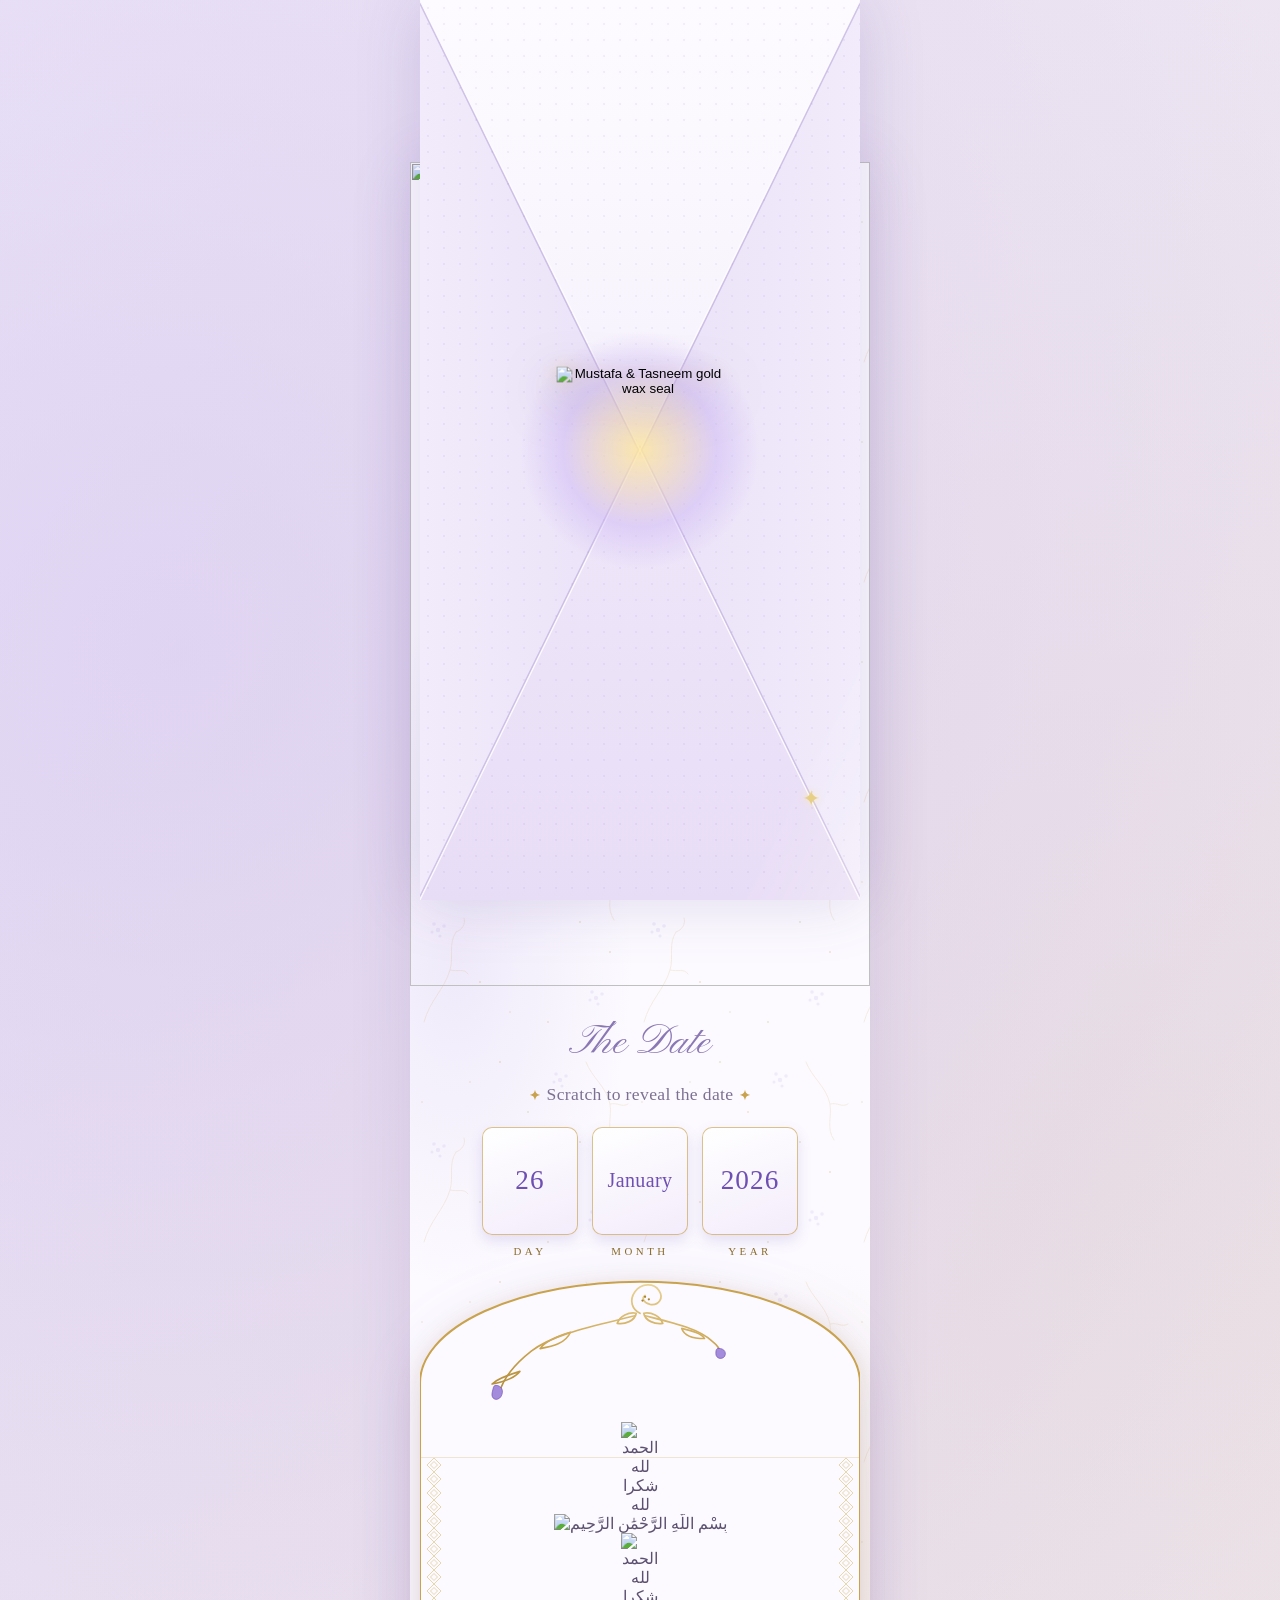
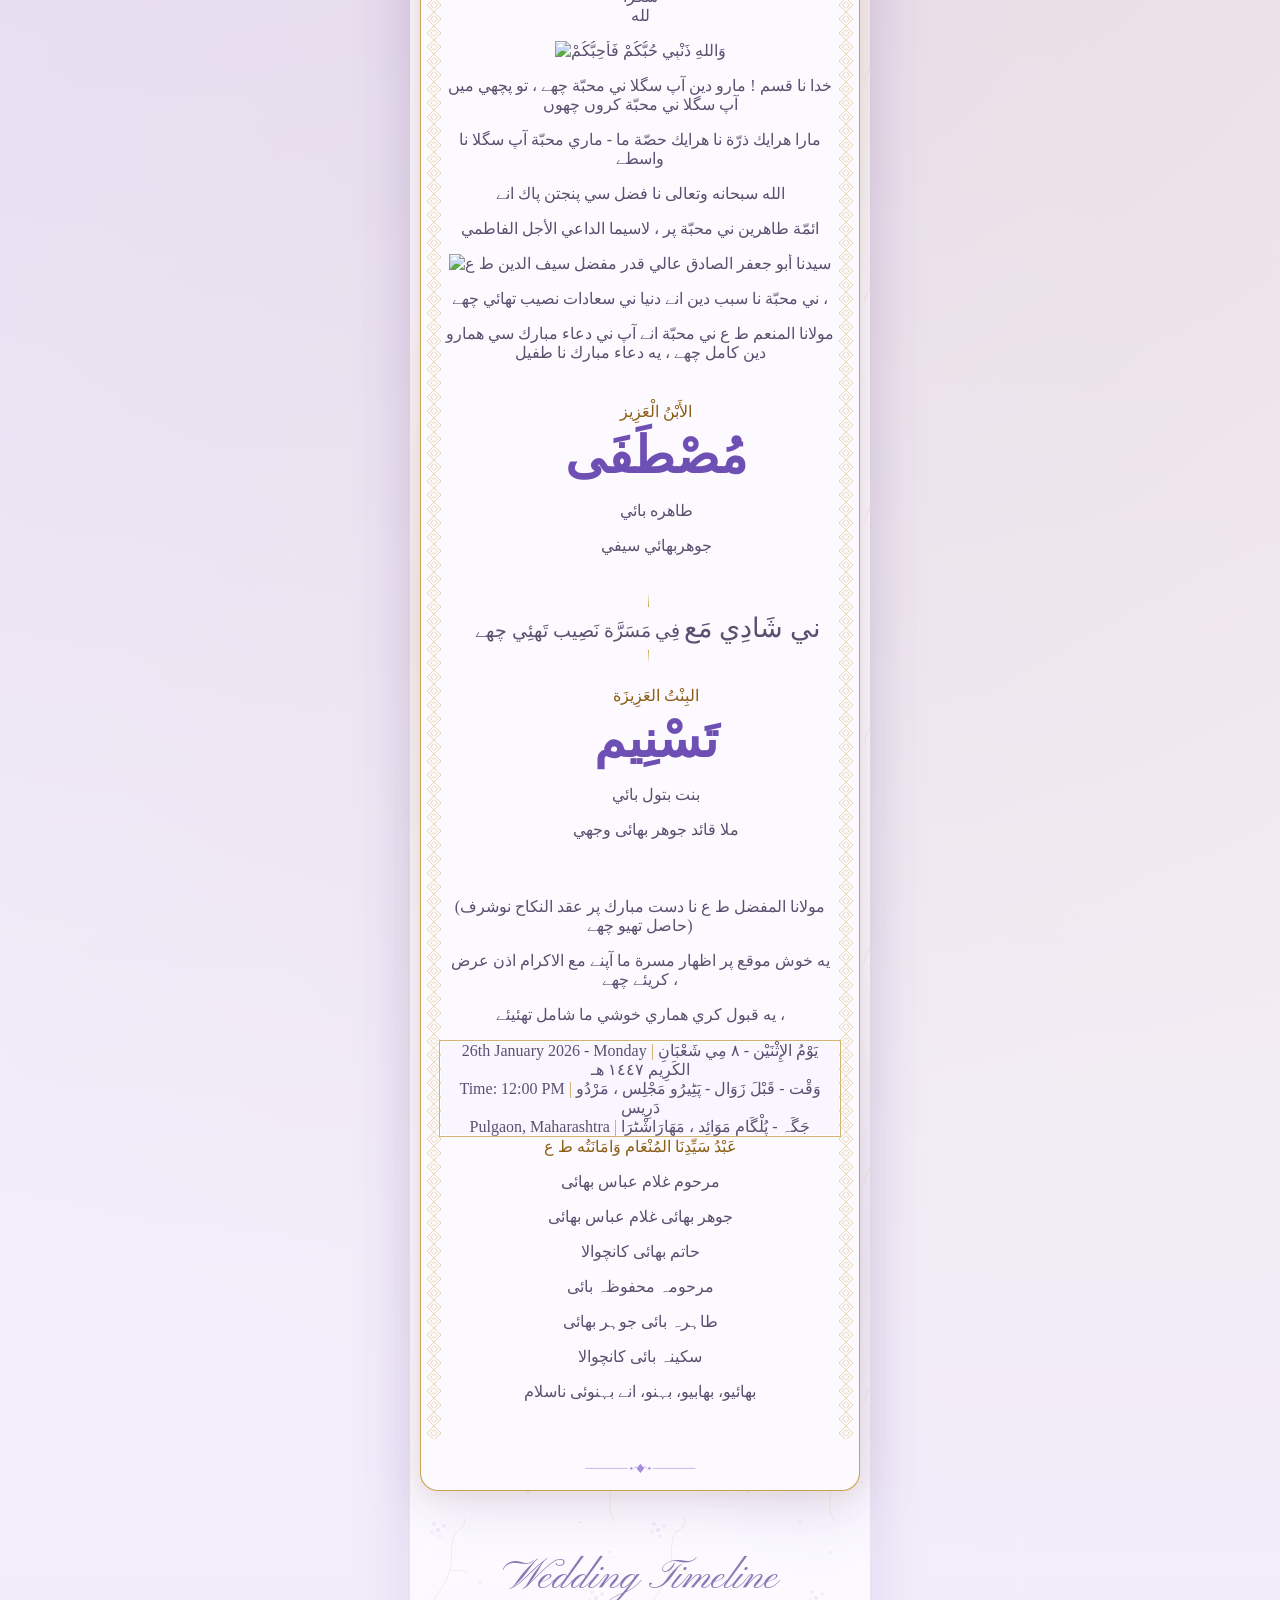
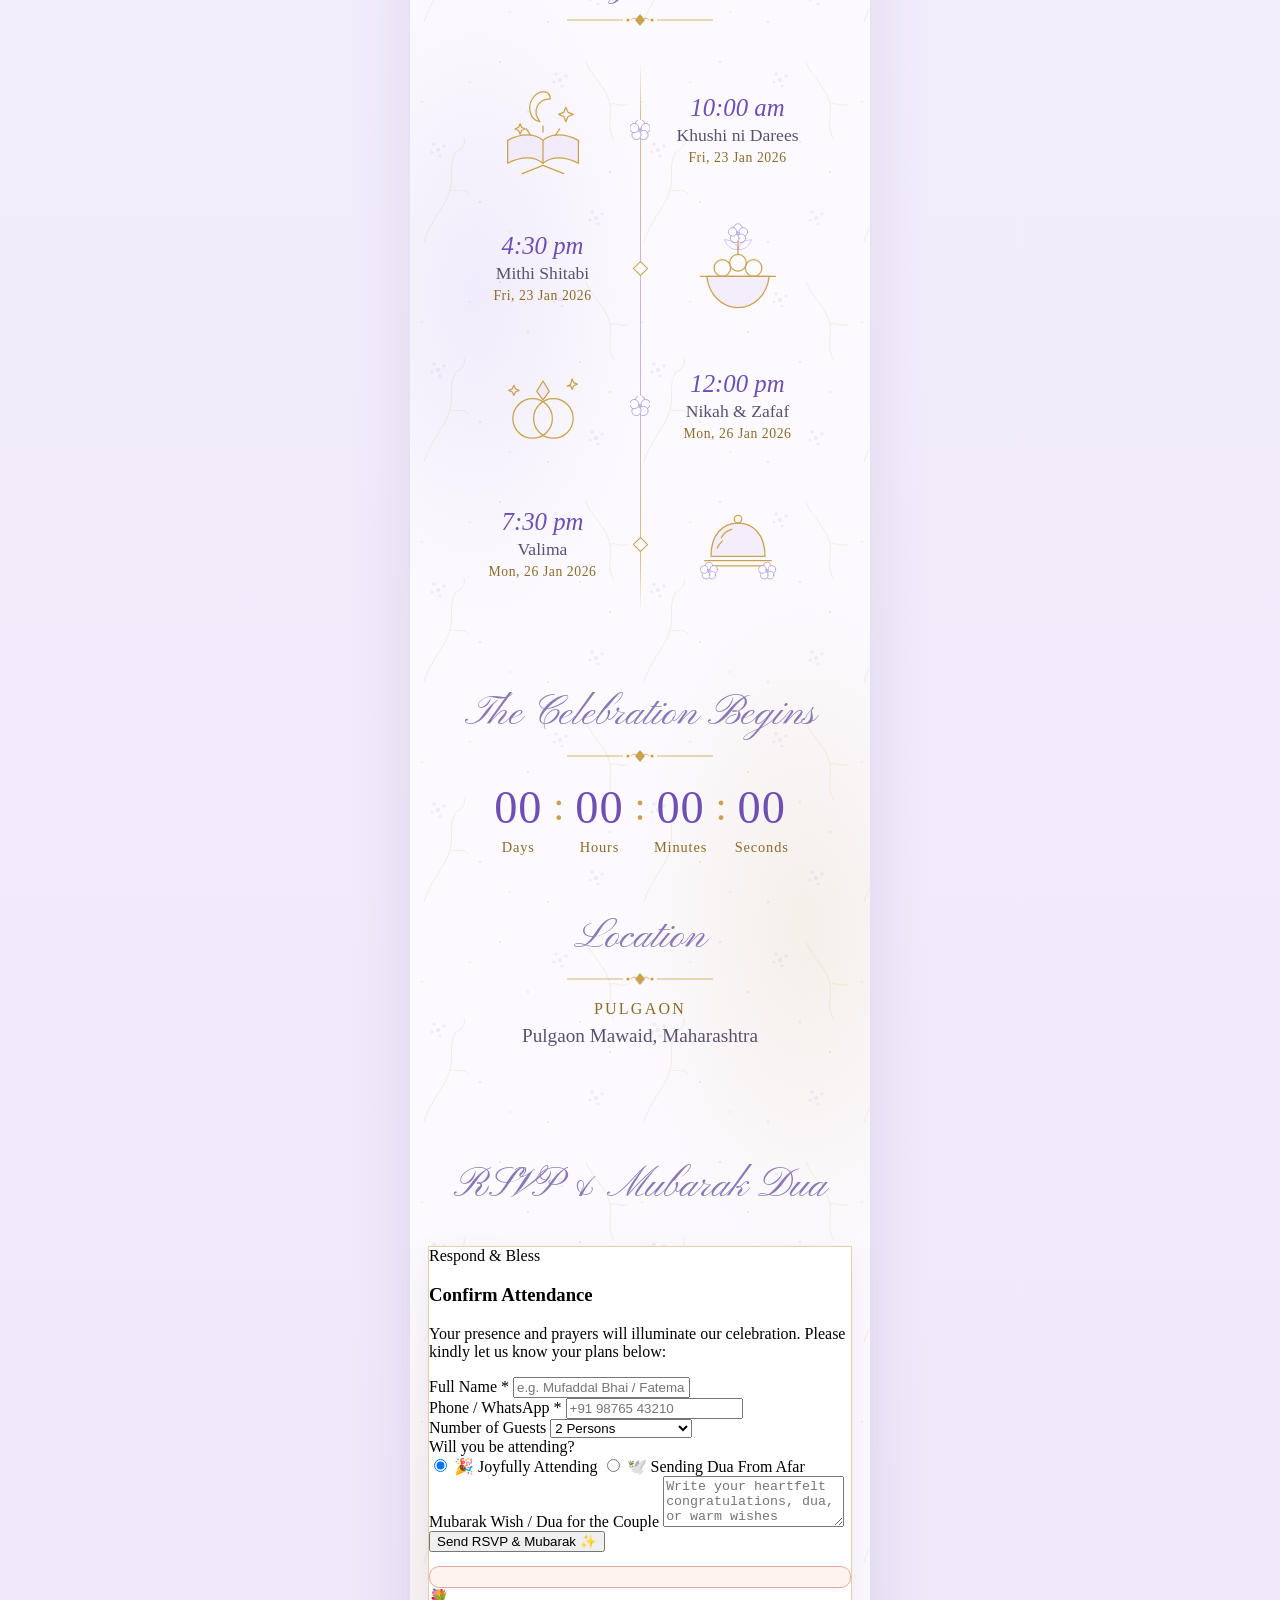
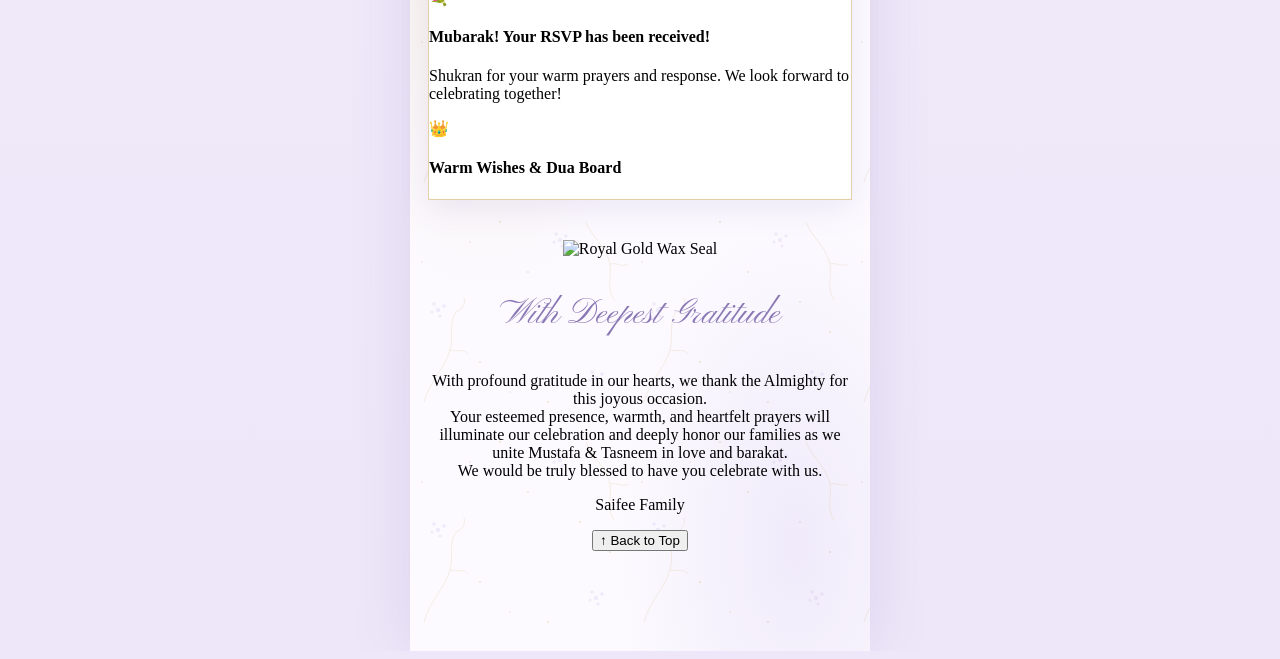
==== commit 94db3025: "feat(arch): replace lattice arch cap with a botanical crest arch Two prior geometric arch designs (p" ====
--- a/index.html
+++ b/index.html
@@ -134,27 +134,34 @@
       <!-- INVITATION: arched card holding the full Bohra dawat card -->
       <section class="vx-sec vx-invite" id="chapter-invitation" aria-label="Invitation">
         <div class="vx-archcard rv">
-          <svg class="vx-archcap" viewBox="0 -12 348 142" preserveAspectRatio="xMidYMax meet" aria-hidden="true">
+          <svg class="vx-archcap" viewBox="0 0 348 150" preserveAspectRatio="xMidYMax meet" aria-hidden="true">
             <defs>
-              <linearGradient id="archGoldEdge" x1="0" y1="0" x2="0" y2="1">
-                <stop offset="0" stop-color="#ecd9a0"/><stop offset="0.5" stop-color="#c9a24e"/><stop offset="1" stop-color="#a8842f"/>
+              <linearGradient id="vxVineGold" gradientUnits="userSpaceOnUse" x1="174" y1="6" x2="174" y2="110">
+                <stop offset="0%" stop-color="#ecd9a0"/><stop offset="55%" stop-color="#c9a24e"/><stop offset="100%" stop-color="#a8842f"/>
               </linearGradient>
-              <pattern id="archLattice" width="16" height="16" patternUnits="userSpaceOnUse">
-                <path d="M8 0L16 8L8 16L0 8Z" fill="none" stroke="#c9a24e" stroke-width=".7" opacity=".5"/>
-                <circle cx="8" cy="8" r="1.1" fill="#a58bdb" opacity=".55"/>
-              </pattern>
             </defs>
-            <!-- card-colour silhouette, gold-gradient outline -->
-            <path d="M1 130V74C1 52 20 38 50 26C86 12 150 8 174 1C198 8 262 12 298 26C328 38 347 52 347 74V130" fill="#fcfaff" stroke="url(#archGoldEdge)" stroke-width="2"/>
-            <!-- lattice-textured shoulder band, like a jali screen -->
-            <path d="M1 74C1 52 20 38 50 26C86 12 150 8 174 1C198 8 262 12 298 26C328 38 347 52 347 74L339 76C339 57 320 45 290 34C256 20 198 17 174 9C150 17 92 20 58 34C28 45 9 57 9 76Z" fill="url(#archLattice)"/>
-            <path d="M9 76C9 57 28 45 58 34C92 20 150 17 174 9C198 17 256 20 290 34C320 45 339 57 339 76" fill="none" stroke="#9d7fe0" stroke-width="1" opacity=".85"/>
-            <!-- peak finial -->
-            <use href="#vx-sk" transform="translate(174,-7) scale(.85)" fill="#c9a24e"/>
-            <path d="M174 -13L179.5 -6.5L174 0L168.5 -6.5Z" fill="url(#archGoldEdge)" stroke="#8a6c2a" stroke-width=".6"/>
-            <!-- springline rosettes tucked into the lattice -->
-            <use href="#vx-bl" transform="translate(26,60) scale(.48)" style="--f:#fff;--s:#a58bdb"/>
-            <use href="#vx-bl" transform="translate(322,60) scale(.48)" style="--f:#fff;--s:#a58bdb"/>
+            <!-- a single quiet dome, card-colour, thin gold rim -->
+            <path d="M0 150V90A174 80 0 0 1 348 90V150Z" fill="#fcfaff" stroke="#c9a24e" stroke-width="1.6"/>
+            <!-- botanical crest: a rose blooms at the peak, a vine trails unevenly down each side -->
+            <g fill="none" stroke="url(#vxVineGold)" stroke-width="1.4" stroke-linecap="round" stroke-linejoin="round">
+              <path d="M174 35C168 32 165 25 170 18C175 11 185 11 189 17C193 23 189 29 182 28C177 27 175 23 178 21"/>
+              <path d="M171 35C165 34 158 37 156 43C162 44 170 41 171 35Z"/>
+              <path d="M177 35C183 34 190 37 192 43C186 44 178 41 177 35Z"/>
+            </g>
+            <g fill="#a8842f" stroke="none">
+              <circle cx="178" cy="22" r=".9"/><circle cx="181" cy="24" r=".9"/><circle cx="176" cy="25" r=".9"/>
+            </g>
+            <g fill="none" stroke="url(#vxVineGold)" stroke-width="1.3" stroke-linecap="round" stroke-linejoin="round">
+              <path d="M170 37C138 45 106 51 88 65C74 76 66 87 63 97"/>
+              <path d="M119 50C109 53 99 57 95 63C105 61 115 59 119 50Z"/>
+              <path d="M79 81C69 84 61 87 57 91C67 89 75 86 79 81Z"/>
+            </g>
+            <path d="M60 92C64 92 67 96 64 101C61 105 56 103 57 98C58 94 58 92 60 92Z" fill="#a58bdb" stroke="#6e4fb3" stroke-width=".5"/>
+            <g fill="none" stroke="url(#vxVineGold)" stroke-width="1.3" stroke-linecap="round" stroke-linejoin="round">
+              <path d="M178 37C202 43 220 47 231 57C236 61 238 64 237 67"/>
+              <path d="M207 47C215 49 223 51 225 55C217 55 209 53 207 47Z"/>
+            </g>
+            <path d="M235 63C239 62 243 65 241 69C239 72 234 71 234 67C234 65 234 64 235 63Z" fill="#a58bdb" stroke="#6e4fb3" stroke-width=".5"/>
           </svg>
           <div class="vx-archbody">
 <div class="bohra-invitation-stage" id="invitation-card-stage">
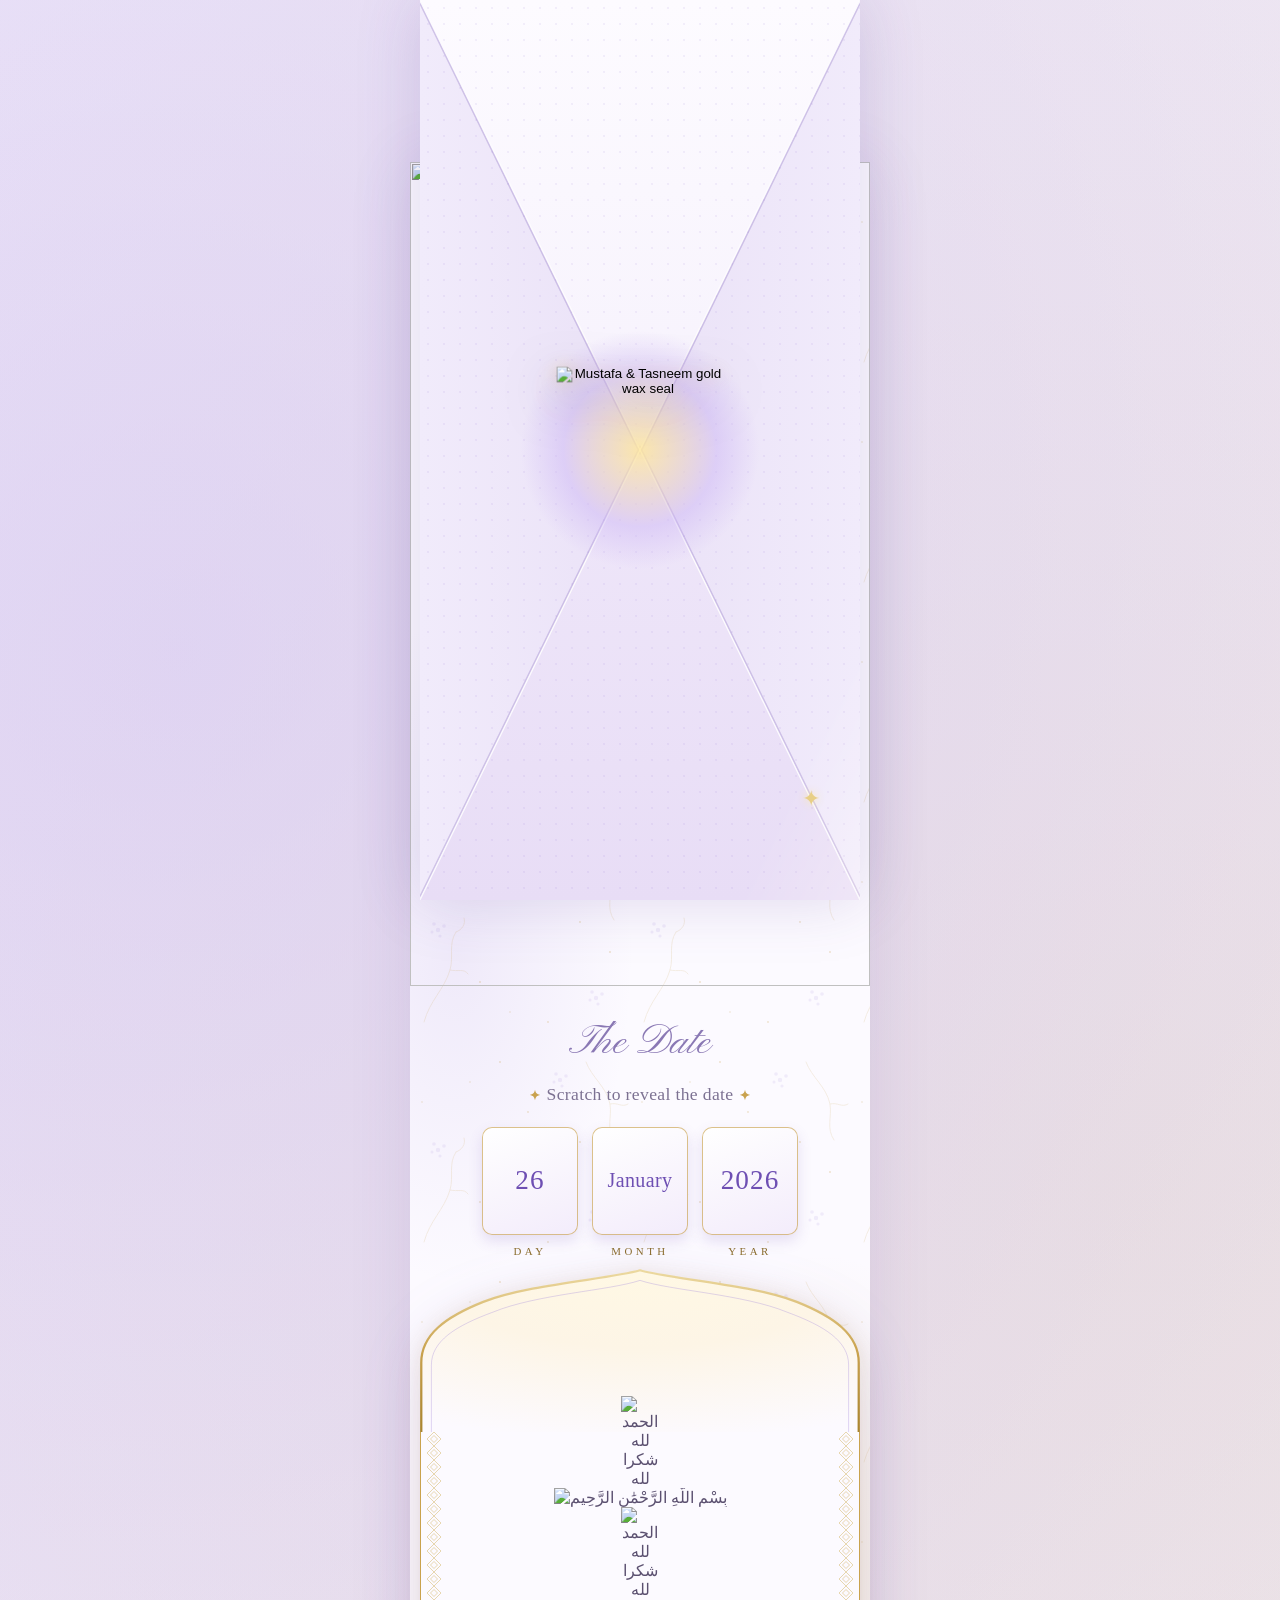
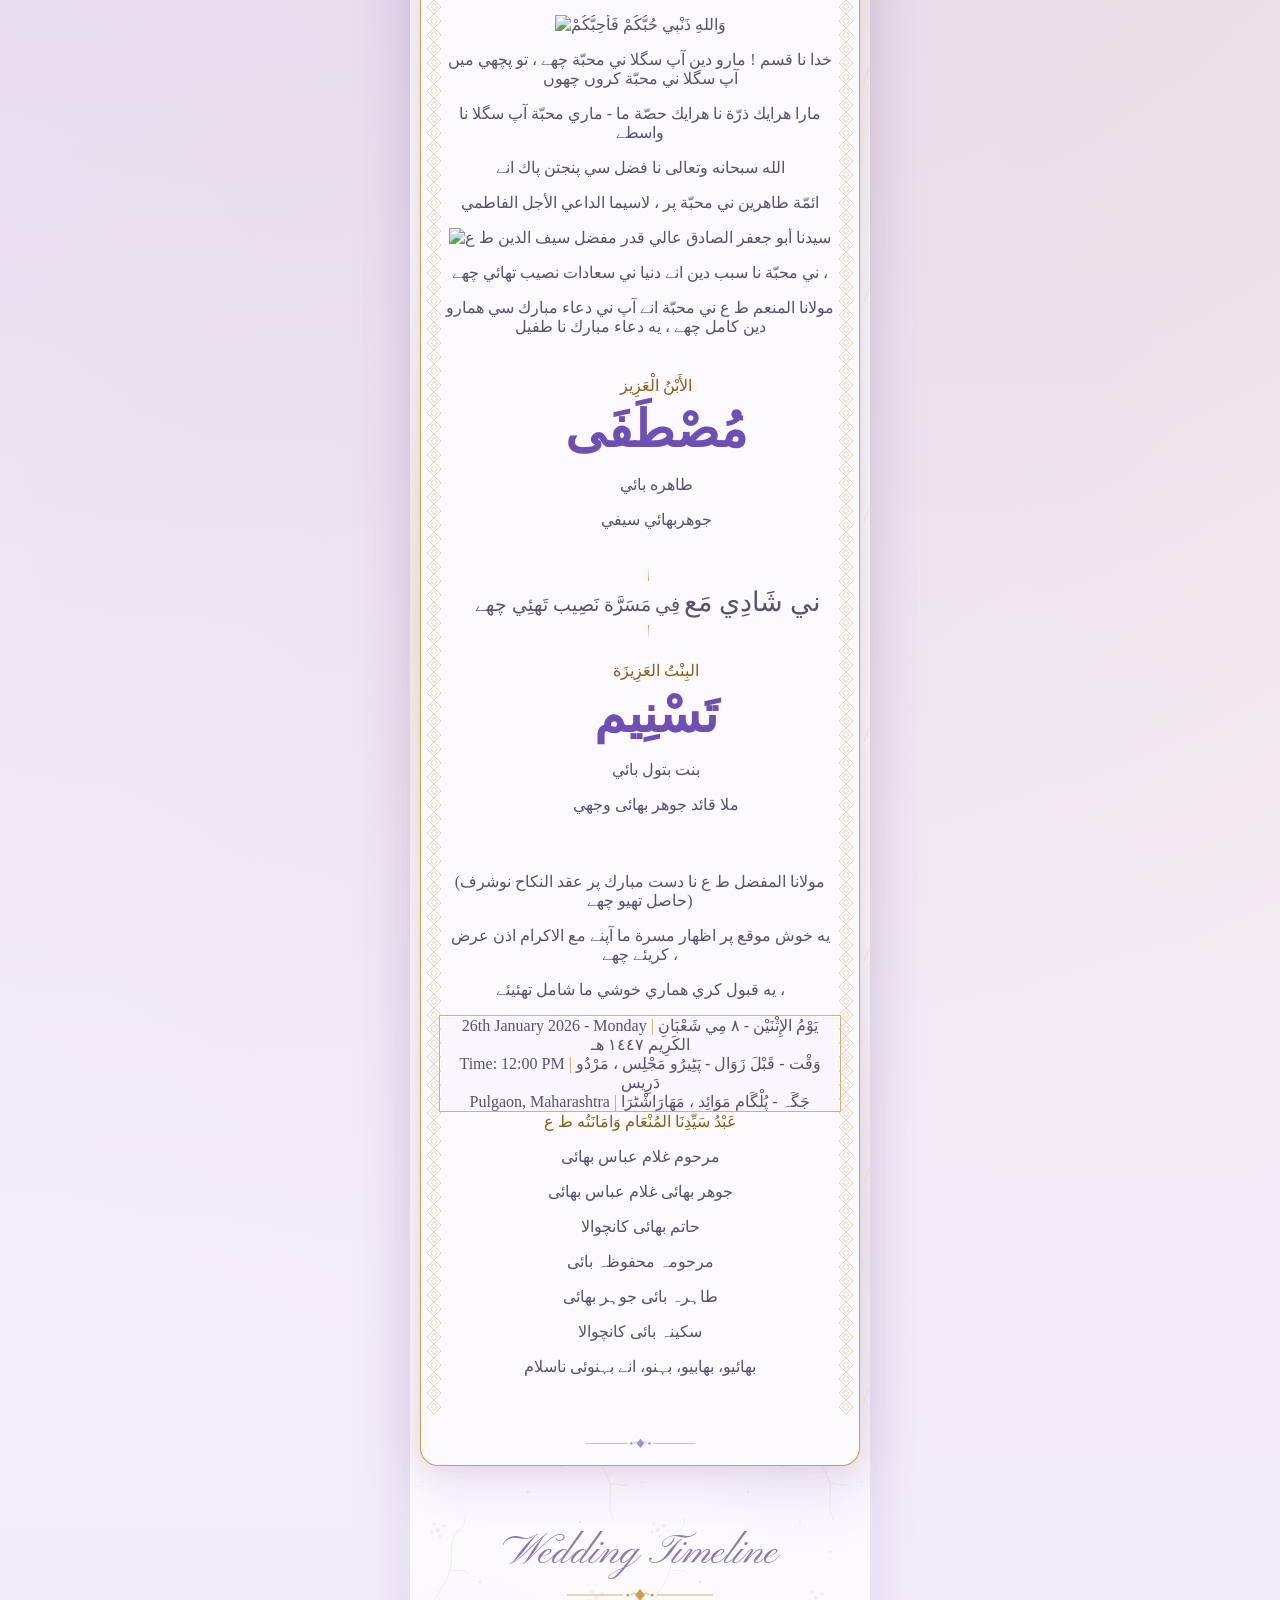
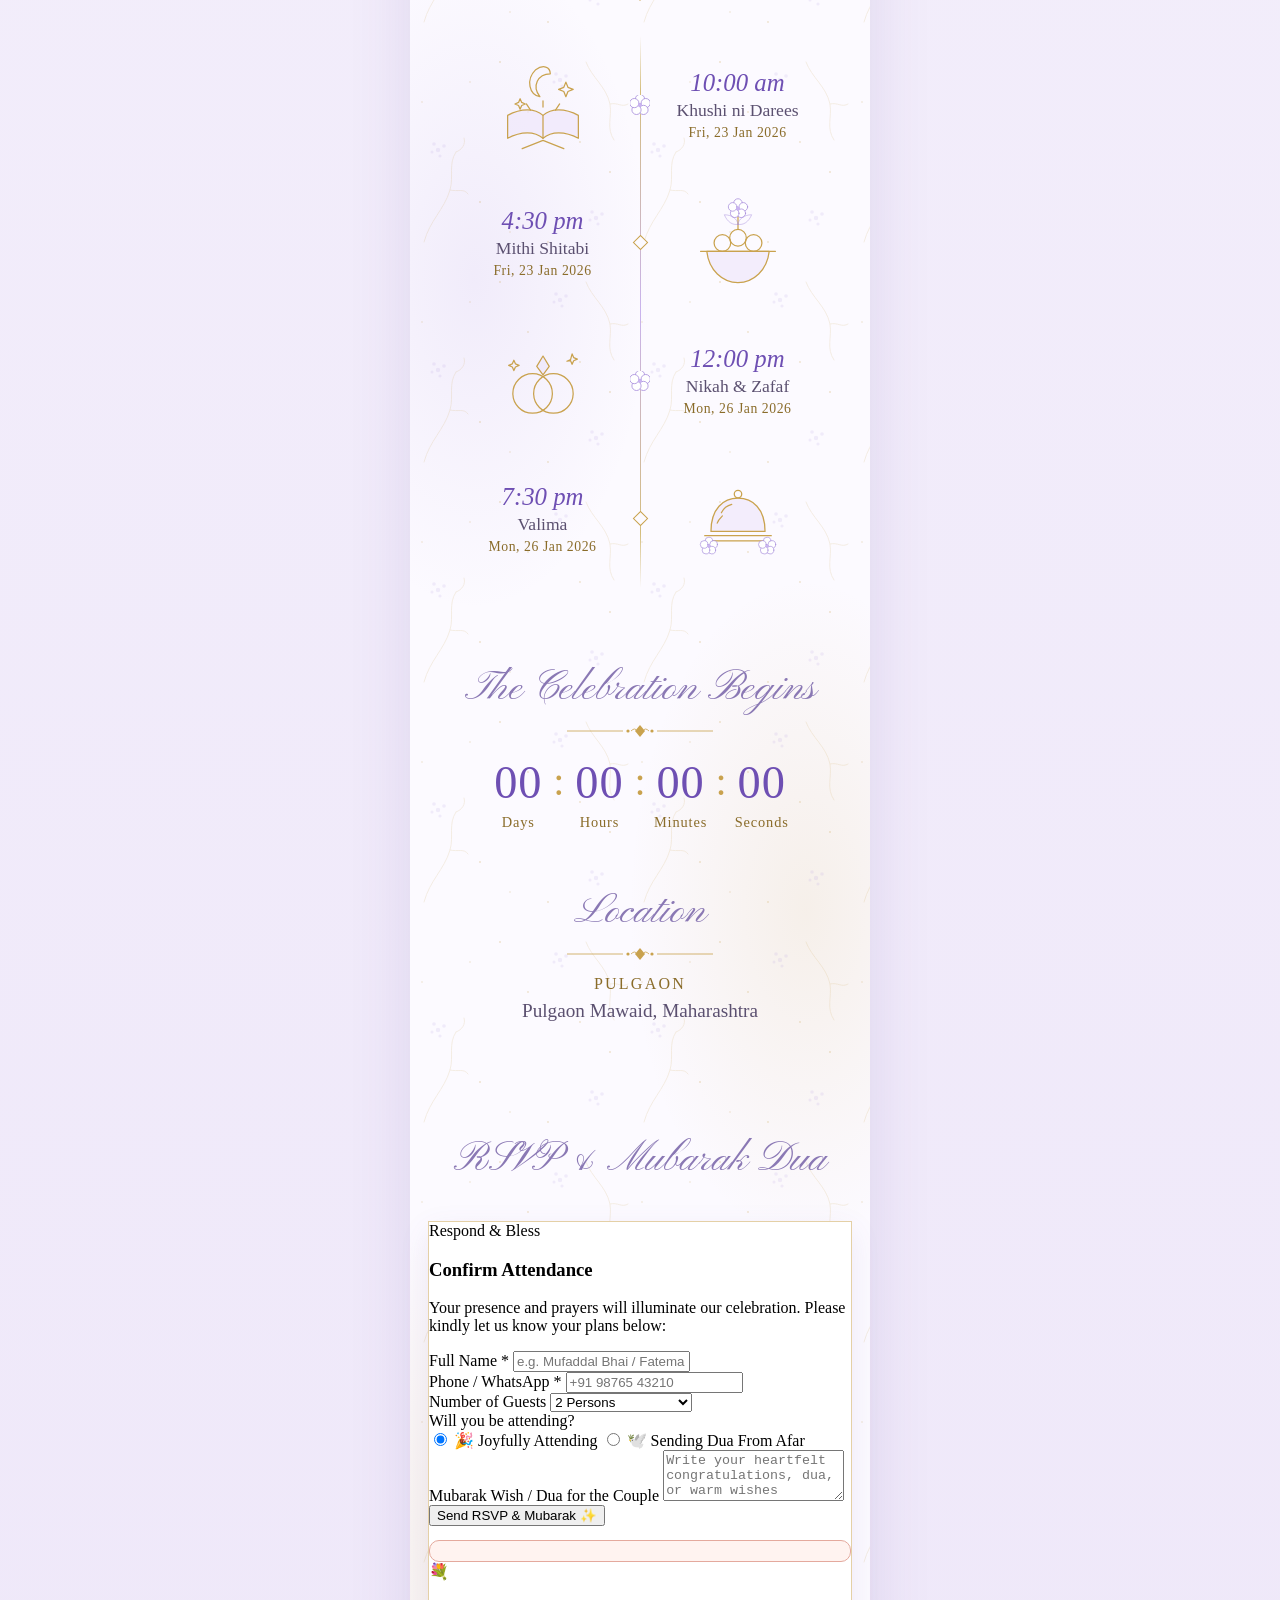
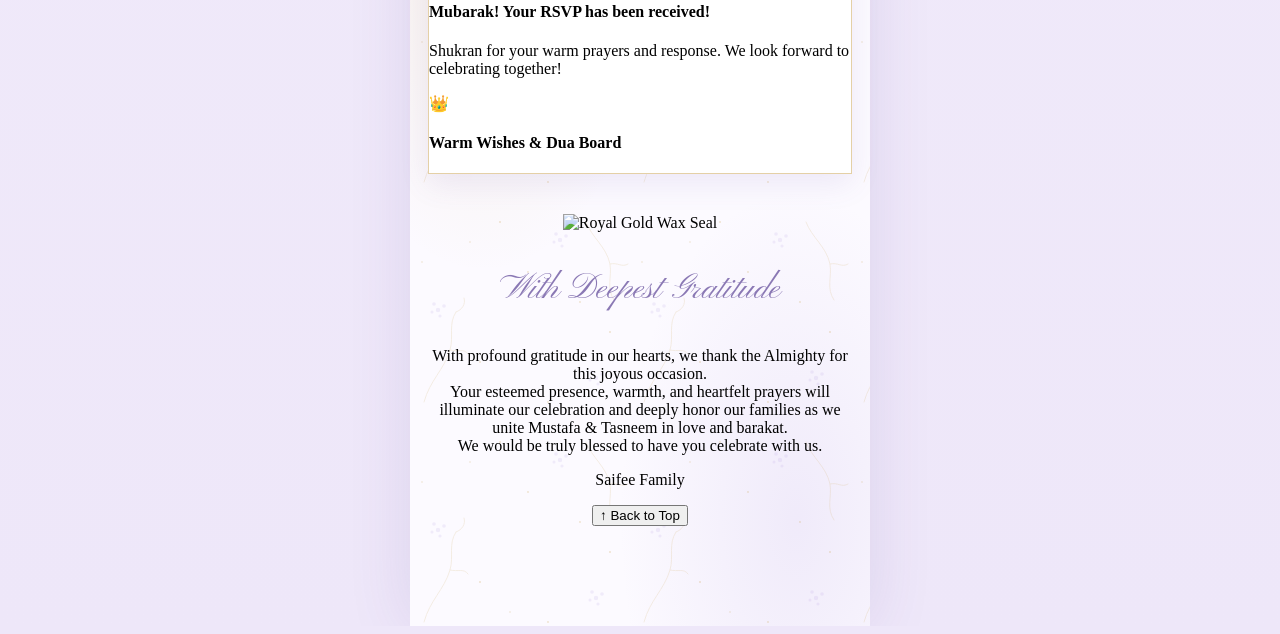
==== commit a0996a79: "feat(envelope+arch): match the reference video's actual opening motion and arch style Re-examined th" ====
--- a/index.html
+++ b/index.html
@@ -134,34 +134,19 @@
       <!-- INVITATION: arched card holding the full Bohra dawat card -->
       <section class="vx-sec vx-invite" id="chapter-invitation" aria-label="Invitation">
         <div class="vx-archcard rv">
-          <svg class="vx-archcap" viewBox="0 0 348 150" preserveAspectRatio="xMidYMax meet" aria-hidden="true">
+          <svg class="vx-archcap" viewBox="0 0 348 130" preserveAspectRatio="xMidYMax meet" aria-hidden="true">
             <defs>
-              <linearGradient id="vxVineGold" gradientUnits="userSpaceOnUse" x1="174" y1="6" x2="174" y2="110">
-                <stop offset="0%" stop-color="#ecd9a0"/><stop offset="55%" stop-color="#c9a24e"/><stop offset="100%" stop-color="#a8842f"/>
+              <radialGradient id="archGlow" cx="50%" cy="0%" r="105%">
+                <stop offset="0%" stop-color="#fff8e4"/><stop offset="45%" stop-color="#fdf5e6"/><stop offset="100%" stop-color="#fcfaff"/>
+              </radialGradient>
+              <linearGradient id="archGoldEdge" x1="0" y1="0" x2="0" y2="1">
+                <stop offset="0" stop-color="#ecd9a0"/><stop offset="0.5" stop-color="#c9a24e"/><stop offset="1" stop-color="#a8842f"/>
               </linearGradient>
             </defs>
-            <!-- a single quiet dome, card-colour, thin gold rim -->
-            <path d="M0 150V90A174 80 0 0 1 348 90V150Z" fill="#fcfaff" stroke="#c9a24e" stroke-width="1.6"/>
-            <!-- botanical crest: a rose blooms at the peak, a vine trails unevenly down each side -->
-            <g fill="none" stroke="url(#vxVineGold)" stroke-width="1.4" stroke-linecap="round" stroke-linejoin="round">
-              <path d="M174 35C168 32 165 25 170 18C175 11 185 11 189 17C193 23 189 29 182 28C177 27 175 23 178 21"/>
-              <path d="M171 35C165 34 158 37 156 43C162 44 170 41 171 35Z"/>
-              <path d="M177 35C183 34 190 37 192 43C186 44 178 41 177 35Z"/>
-            </g>
-            <g fill="#a8842f" stroke="none">
-              <circle cx="178" cy="22" r=".9"/><circle cx="181" cy="24" r=".9"/><circle cx="176" cy="25" r=".9"/>
-            </g>
-            <g fill="none" stroke="url(#vxVineGold)" stroke-width="1.3" stroke-linecap="round" stroke-linejoin="round">
-              <path d="M170 37C138 45 106 51 88 65C74 76 66 87 63 97"/>
-              <path d="M119 50C109 53 99 57 95 63C105 61 115 59 119 50Z"/>
-              <path d="M79 81C69 84 61 87 57 91C67 89 75 86 79 81Z"/>
-            </g>
-            <path d="M60 92C64 92 67 96 64 101C61 105 56 103 57 98C58 94 58 92 60 92Z" fill="#a58bdb" stroke="#6e4fb3" stroke-width=".5"/>
-            <g fill="none" stroke="url(#vxVineGold)" stroke-width="1.3" stroke-linecap="round" stroke-linejoin="round">
-              <path d="M178 37C202 43 220 47 231 57C236 61 238 64 237 67"/>
-              <path d="M207 47C215 49 223 51 225 55C217 55 209 53 207 47Z"/>
-            </g>
-            <path d="M235 63C239 62 243 65 241 69C239 72 234 71 234 67C234 65 234 64 235 63Z" fill="#a58bdb" stroke="#6e4fb3" stroke-width=".5"/>
+            <!-- the same ogee arch as the hero artwork, kept quiet: one gold line, a soft warm
+                 glow at the peak like light at the end of the archway, no extra ornament -->
+            <path d="M1 130V74C1 52 20 38 50 26C86 12 150 8 174 1C198 8 262 12 298 26C328 38 347 52 347 74V130" fill="url(#archGlow)" stroke="url(#archGoldEdge)" stroke-width="1.8"/>
+            <path d="M9 130V76C9 57 28 45 58 34C92 20 150 17 174 9C198 17 256 20 290 34C320 45 339 57 339 76V130" fill="none" stroke="#a58bdb" stroke-width=".6" opacity=".45"/>
           </svg>
           <div class="vx-archbody">
 <div class="bohra-invitation-stage" id="invitation-card-stage">
--- a/lavender.css
+++ b/lavender.css
@@ -97,7 +97,7 @@
 .env2 { position: fixed; inset: 0; z-index: 1000; display: flex; justify-content: center; background: transparent; }
 .env2.hidden { display: none; }
 .env2-stage { position: relative; width: 100%; max-width: 440px; height: 100%; overflow: hidden; perspective: 1400px; background: #e9dff7; box-shadow: 0 0 60px rgba(90, 60, 150, 0.18); }
-.env2-stage.is-opening { pointer-events: none; animation: envStageOut 1.9s ease 5s forwards; }
+.env2-stage.is-opening { pointer-events: none; animation: envStageOut 0.8s ease 0.7s forwards; }
 
 .env2-interior { position: absolute; inset: 0; background: radial-gradient(circle at 50% 50%, #fff6d6 0%, #f5dc98 20%, #d6bcf2 52%, #a688df 100%); }
 .env2-light { position: absolute; inset: 0; opacity: 0; pointer-events: none; }
@@ -161,22 +161,22 @@
 }
 .env2-bloom { position: absolute; inset: 0; opacity: 0; pointer-events: none; background: radial-gradient(circle at 50% 50%, #fffdf4 0%, #fbefc8 30%, #e8dbfb 68%, #d2c0f4 100%); }
 
-/* ----- the opening timeline (seconds after the tap) ----- */
-.is-opening .env2-seal img        { animation: envIgnite 1.8s ease forwards; }
-.is-opening .env2-seal-halo       { animation: envHaloBurst 2.2s ease forwards; }
-.is-opening .env2-seal            { animation: envSealRise 1.8s cubic-bezier(0.55, 0, 0.25, 1) 2s forwards; }
-.is-opening .env2-waves i         { animation: envWave 3s cubic-bezier(0.16, 0.7, 0.25, 1) forwards; }
-.is-opening .env2-waves i:nth-child(2) { animation-delay: 0.55s; }
-.is-opening .env2-waves i:nth-child(3) { animation-delay: 1.1s; }
-.is-opening .env2-glints          { animation: envGlint 1.8s ease-in-out 0.1s 1 forwards; }
-.is-opening .env2-creases         { animation: envFade 0.5s ease 1.9s forwards; }
-.is-opening .env2-light           { animation: envLightIn 1.6s ease 2s forwards; }
-.is-opening .env2-flare           { animation: envFlareGrow 2.4s cubic-bezier(0.2, 0.8, 0.2, 1) 2s forwards; }
-.is-opening .env2-top             { animation: envFlapTop 2.1s cubic-bezier(0.6, 0.02, 0.25, 1) 2s forwards; }
-.is-opening .env2-bottom          { animation: envFlapBottom 2.1s cubic-bezier(0.6, 0.02, 0.25, 1) 2s forwards; }
-.is-opening .env2-left            { animation: envSideL 2.4s ease 3s forwards; }
-.is-opening .env2-right           { animation: envSideR 2.4s ease 3s forwards; }
-.is-opening .env2-bloom           { animation: envBloom 1.5s ease 3.4s forwards; }
+/* ----- the opening timeline (seconds after the tap) -----
+   Matches the reference video: tap -> the seal ignites and lifts as gold light bursts
+   from behind it and races along the fold lines -> the whole face brightens -> the envelope
+   simply DISSOLVES (no panel hinge-rotation) into the arch, which is already rendering
+   underneath. Total tap-to-revealed is ~1.5s, not a slow multi-second unfold. */
+.is-opening .env2-seal img        { animation: envIgnite 0.5s ease forwards; }
+.is-opening .env2-seal-halo       { animation: envHaloBurst 0.6s ease forwards; }
+.is-opening .env2-seal            { animation: envSealRise 0.5s cubic-bezier(0.55, 0, 0.25, 1) 0.4s forwards; }
+.is-opening .env2-waves i         { animation: envWave 1s cubic-bezier(0.16, 0.7, 0.25, 1) forwards; }
+.is-opening .env2-waves i:nth-child(2) { animation-delay: 0.16s; }
+.is-opening .env2-waves i:nth-child(3) { animation-delay: 0.32s; }
+.is-opening .env2-glints          { animation: envGlint 0.5s ease-in-out 0s 1 forwards; }
+.is-opening .env2-creases         { animation: envFade 0.3s ease 0.45s forwards; }
+.is-opening .env2-light           { animation: envLightIn 0.5s ease 0.3s forwards; }
+.is-opening .env2-flare           { animation: envFlareGrow 0.7s cubic-bezier(0.2, 0.8, 0.2, 1) 0.3s forwards; }
+.is-opening .env2-bloom           { animation: envBloom 0.45s ease 0.3s forwards; }
 
 @keyframes envIgnite {
   0%   { transform: scale(1); filter: drop-shadow(0 16px 24px rgba(35, 18, 60, 0.5)) drop-shadow(0 0 8px rgba(226, 196, 110, 0.35)); }
@@ -189,10 +189,6 @@
 @keyframes envFade { from { opacity: 1; } to { opacity: 0; } }
 @keyframes envLightIn { from { opacity: 0; } to { opacity: 1; } }
 @keyframes envFlareGrow { from { transform: scale(0.15); } to { transform: scale(1.25); } }
-@keyframes envFlapTop    { 0% { transform: rotateX(0); opacity: 1; } 70% { transform: rotateX(74deg); opacity: 1; }  100% { transform: rotateX(84deg); opacity: 0; } }
-@keyframes envFlapBottom { 0% { transform: rotateX(0); opacity: 1; } 70% { transform: rotateX(-74deg); opacity: 1; } 100% { transform: rotateX(-84deg); opacity: 0; } }
-@keyframes envSideL { to { transform: translateX(-7%); opacity: 0; } }
-@keyframes envSideR { to { transform: translateX(7%); opacity: 0; } }
 @keyframes envBloom { from { opacity: 0; } to { opacity: 1; } }
 @keyframes envStageOut { to { opacity: 0; } }
 
